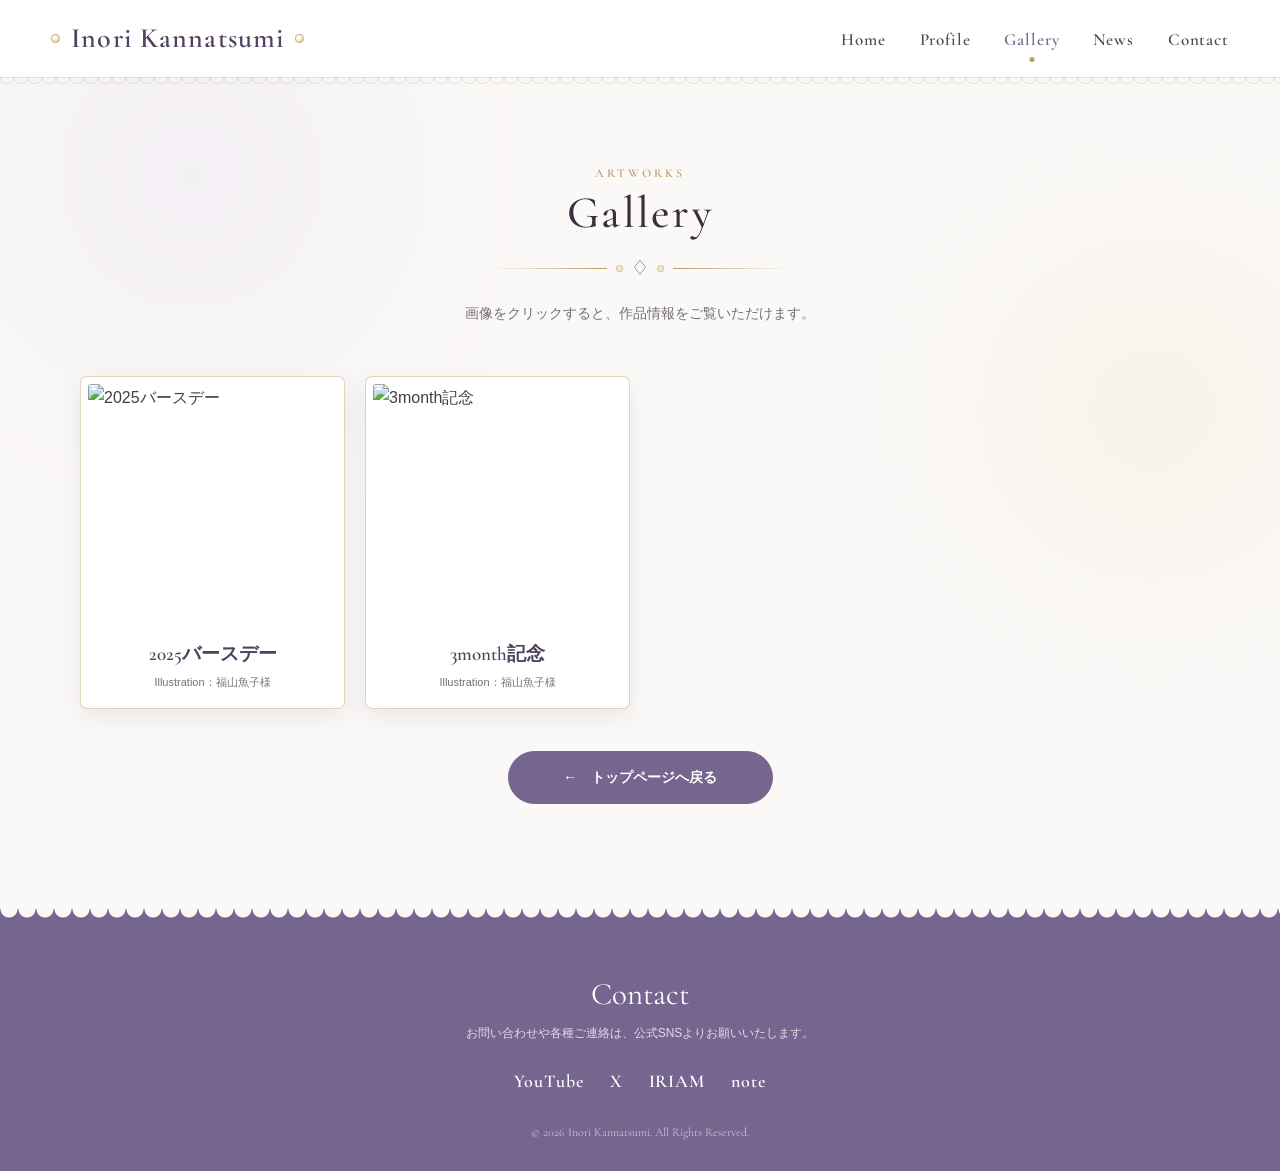
==== gallery.html @ a92d9d7e "Add files via upload" ====
<!DOCTYPE html>
<html lang="ja">

<head>
    <meta charset="UTF-8">

    <meta
        name="viewport"
        content="width=device-width, initial-scale=1.0"
    >

    <meta
        name="description"
        content="神無罪祈（Inori Kannatsumi）のギャラリーページです。"
    >

    <title>Gallery | Inori Kannatsumi Official Website</title>

    <link
        rel="preconnect"
        href="https://fonts.googleapis.com"
    >

    <link
        rel="preconnect"
        href="https://fonts.gstatic.com"
        crossorigin
    >

    <link
        href="https://fonts.googleapis.com/css2?family=Cormorant+Garamond:wght@400;500;600&display=swap"
        rel="stylesheet"
    >

    <link
        rel="stylesheet"
        href="css/style.css"
    >

    <link
        rel="icon"
        type="image/png"
        href="images/favicon.png"
    >
</head>

<body>

    <!-- Header -->

    <header class="site-header">

        <div class="header-inner">

            <a
                class="site-logo"
                href="index.html"
            >
                <span class="logo-pearl"></span>

                <span>
                    Inori Kannatsumi
                </span>

                <span class="logo-pearl"></span>
            </a>

            <button
                class="menu-button"
                type="button"
                aria-label="メニューを開く"
                aria-expanded="false"
                aria-controls="global-nav"
            >
                <span></span>
                <span></span>
                <span></span>
            </button>

            <nav
                id="global-nav"
                class="global-nav"
            >
                <a href="index.html#home">
                    Home
                </a>

                <a href="index.html#profile">
                    Profile
                </a>

                <a
                    class="current"
                    href="gallery.html"
                >
                    Gallery
                </a>

                <a href="index.html#news">
                    News
                </a>

                <a href="#contact">
                    Contact
                </a>
            </nav>

        </div>

    </header>


    <main class="gallery-page">

        <section class="gallery-main-section">

            <div class="section-inner">

                <div class="section-heading gallery-page-heading">

                    <p class="section-label">
                        ARTWORKS
                    </p>

                    <h1>
                        Gallery
                    </h1>

                    <div class="heading-decoration">

                        <span class="heading-line"></span>
                        <span class="heading-pearl"></span>
                        <span class="heading-ribbon">♢</span>
                        <span class="heading-pearl"></span>
                        <span class="heading-line"></span>

                    </div>

                    <p class="gallery-description">
                        画像をクリックすると、作品情報をご覧いただけます。
                    </p>

                </div>


                <div class="gallery-full-grid">

<!-- 作品1 -->

<button
    class="gallery-full-item gallery-modal-button"
    type="button"
    data-image="images/gallery/gallery001.png"
    data-title="2025バースデー"
    data-illustrator="福山魚子様"
    aria-label="2025バースデーの作品情報を開く"
>
    <img
        src="images/gallery/gallery001.png"
        alt="2025バースデー"
        loading="lazy"
    >

    <span class="gallery-item-information">

        <span class="gallery-item-title">
            2025バースデー
        </span>

        <span class="gallery-item-illustrator">
            Illustration：福山魚子様
        </span>

    </span>
</button>


<!-- 作品2 -->

<button
    class="gallery-full-item gallery-modal-button"
    type="button"
    data-image="images/gallery/gallery002.png"
    data-title="3month記念"
    data-illustrator="福山魚子様"
    aria-label="3month記念の作品情報を開く"
>
    <img
        src="images/gallery/gallery002.png"
        alt="3month記念"
        loading="lazy"
    >

    <span class="gallery-item-information">

        <span class="gallery-item-title">
            3month記念
        </span>

        <span class="gallery-item-illustrator">
            Illustration：福山魚子様
        </span>

    </span>
</button>

                </div>


                <div class="section-button-area">

                    <a
                        class="more-button"
                        href="index.html"
                    >
                        <span>←</span>
                        トップページへ戻る
                    </a>

                </div>

            </div>

        </section>

    </main>


    <!-- 画像拡大モーダル -->

    <div
        class="gallery-modal"
        id="gallery-modal"
        aria-hidden="true"
    >

        <div
            class="gallery-modal-background"
            data-modal-close
        ></div>

        <div
            class="gallery-modal-content"
            role="dialog"
            aria-modal="true"
            aria-labelledby="gallery-modal-title"
        >

            <button
                class="gallery-modal-close"
                type="button"
                aria-label="作品情報を閉じる"
                data-modal-close
            >
                ×
            </button>

            <div class="gallery-modal-image-area">

                <img
                    id="gallery-modal-image"
                    src=""
                    alt=""
                >

            </div>

            <div class="gallery-modal-information">

                <p
                    class="gallery-modal-title"
                    id="gallery-modal-title"
                ></p>

                <p class="gallery-modal-illustrator">

                    <span>
                        Illustration
                    </span>

                    <b id="gallery-modal-illustrator"></b>

                </p>

            </div>

        </div>

    </div>


    <!-- Footer -->

    <footer
        id="contact"
        class="site-footer"
    >

        <div class="footer-lace"></div>

        <div class="footer-inner">

            <p class="footer-title">
                Contact
            </p>

            <p class="footer-message">
                お問い合わせや各種ご連絡は、公式SNSよりお願いいたします。
            </p>

            <div class="footer-links">

                <a
                    href="https://www.youtube.com/@あなたのチャンネルID"
                    target="_blank"
                    rel="noopener noreferrer"
                >
                    YouTube
                </a>

                <a
                    href="https://x.com/あなたのID"
                    target="_blank"
                    rel="noopener noreferrer"
                >
                    X
                </a>

                <a
                    href="https://web.iriam.app/s/user/あなたのIRIAM-ID"
                    target="_blank"
                    rel="noopener noreferrer"
                >
                    IRIAM
                </a>

                <a
                    href="https://note.com/あなたのID"
                    target="_blank"
                    rel="noopener noreferrer"
                >
                    note
                </a>

            </div>

            <p class="copyright">
                &copy; 2026 Inori Kannatsumi. All Rights Reserved.
            </p>

        </div>

    </footer>

    <script src="js/script.js"></script>

</body>

</html>
---- css/style.css ----
:root{
    --purple:#76658f;
    --dark-purple:#514360;
    --light-purple:#eee9f3;
    --gold:#b79b63;
    --light-gold:#e3d2a8;
    --white:#ffffff;
    --ivory:#fffdf9;
    --background:#fbf9f7;
    --text:#423d45;
    --sub-text:#746e78;
    --border:#e8dfd2;
    --shadow:0 14px 38px rgba(82,67,96,.10);
}

*{
    margin:0;
    padding:0;
    box-sizing:border-box;
}

html{
    scroll-behavior:smooth;
    scroll-padding-top:85px;
}

body{
    min-width:320px;
    color:var(--text);
    background:
        radial-gradient(
            circle at 15% 15%,
            rgba(238,233,243,.58),
            transparent 25%
        ),
        radial-gradient(
            circle at 90% 35%,
            rgba(227,210,168,.16),
            transparent 20%
        ),
        var(--background);
    font-family:
        "Yu Gothic",
        "YuGothic",
        "Hiragino Kaku Gothic ProN",
        "Hiragino Sans",
        sans-serif;
    line-height:1.8;
}

body.modal-open{
    overflow:hidden;
}

img{
    max-width:100%;
}

a{
    color:inherit;
}

button{
    font:inherit;
}


/* Header */

.site-header{
    position:sticky;
    top:0;
    z-index:1000;
    background:rgba(255,255,255,.95);
    border-bottom:1px solid var(--border);
    backdrop-filter:blur(14px);
}

.site-header::after{
    content:"";
    position:absolute;
    right:0;
    bottom:-7px;
    left:0;
    height:7px;
    background:
        radial-gradient(
            circle at 7px 0,
            transparent 6px,
            rgba(183,155,99,.22) 6.5px,
            rgba(183,155,99,.22) 7px,
            transparent 7.5px
        );
    background-size:14px 7px;
}

.header-inner{
    width:min(1180px,92%);
    min-height:76px;
    margin:0 auto;
    display:flex;
    align-items:center;
    justify-content:space-between;
}

.site-logo{
    display:inline-flex;
    align-items:center;
    gap:11px;
    color:var(--dark-purple);
    font-family:"Cormorant Garamond",serif;
    font-size:28px;
    font-weight:600;
    letter-spacing:.04em;
    text-decoration:none;
}

.logo-pearl{
    width:9px;
    height:9px;
    display:inline-block;
    border:1px solid rgba(183,155,99,.7);
    border-radius:50%;
    background:
        radial-gradient(
            circle at 32% 30%,
            #ffffff 0 18%,
            #f7f0df 42%,
            #d0b981 100%
        );
}

.global-nav{
    display:flex;
    align-items:center;
    gap:34px;
}

.global-nav a{
    position:relative;
    padding:25px 0 21px;
    color:#504a54;
    font-family:"Cormorant Garamond",serif;
    font-size:17px;
    font-weight:600;
    letter-spacing:.05em;
    text-decoration:none;
}

.global-nav a::before{
    content:"";
    position:absolute;
    bottom:15px;
    left:50%;
    width:5px;
    height:5px;
    border-radius:50%;
    background:var(--gold);
    opacity:0;
    transform:translateX(-50%) scale(0);
    transition:.3s;
}

.global-nav a:hover,
.global-nav a.current{
    color:var(--purple);
}

.global-nav a:hover::before,
.global-nav a.current::before{
    opacity:1;
    transform:translateX(-50%) scale(1);
}

.menu-button{
    display:none;
}


/* Hero */

.hero{
    position:relative;
    padding:44px 0 90px;
}

.hero-inner{
    position:relative;
    width:min(980px,92%);
    margin:0 auto;
    padding:18px 16px;
    background:rgba(255,255,255,.78);
    border:1px solid rgba(183,155,99,.38);
    border-radius:12px;
    box-shadow:var(--shadow);
}

.hero-inner::before{
    content:"";
    position:absolute;
    inset:7px;
    border:1px solid rgba(118,101,143,.14);
    border-radius:8px;
    pointer-events:none;
}

.hero-image{
    position:relative;
    z-index:1;
    width:100%;
    display:block;
    border-radius:5px;
}

.hero-lace{
    position:absolute;
    right:20px;
    left:20px;
    z-index:3;
    height:28px;
    overflow:hidden;
    pointer-events:none;
}

.hero-lace::before{
    content:"";
    position:absolute;
    right:0;
    left:0;
    top:0;
    height:14px;
    border-top:1px solid rgba(183,155,99,.5);
    background:
        radial-gradient(
            circle at 10px 14px,
            transparent 0 7px,
            rgba(255,253,249,.98) 7.5px 11px,
            rgba(183,155,99,.38) 11.5px 12.5px,
            transparent 13px
        );
    background-size:20px 20px;
}

.hero-lace::after{
    content:"";
    position:absolute;
    right:7px;
    left:7px;
    top:8px;
    height:17px;
    background:
        radial-gradient(
            circle at 8px 0,
            transparent 0 5px,
            rgba(118,101,143,.16) 5.5px 6px,
            transparent 6.5px
        );
    background-size:16px 17px;
}

.hero-lace span{
    position:absolute;
    top:1px;
    left:50%;
    z-index:2;
    width:14px;
    height:14px;
    border:1px solid rgba(183,155,99,.55);
    border-radius:50%;
    background:#fffaf0;
    transform:translateX(-50%);
}

.hero-lace-top{
    top:-15px;
}

.hero-lace-bottom{
    bottom:-15px;
    transform:rotate(180deg);
}

.scroll-button{
    position:absolute;
    bottom:28px;
    left:50%;
    width:45px;
    height:45px;
    display:flex;
    align-items:center;
    justify-content:center;
    background:var(--white);
    border:1px solid rgba(183,155,99,.55);
    border-radius:50%;
    box-shadow:0 7px 18px rgba(81,67,96,.15);
    transform:translateX(-50%);
}

.scroll-button span{
    width:10px;
    height:10px;
    border-right:2px solid var(--purple);
    border-bottom:2px solid var(--purple);
    transform:translateY(-3px) rotate(45deg);
}


/* Common */

.content-section{
    padding:78px 0;
}

.section-inner{
    width:min(1120px,90%);
    margin:0 auto;
}

.section-heading{
    margin-bottom:50px;
    text-align:center;
}

.section-label{
    margin-bottom:2px;
    color:var(--gold);
    font-family:"Cormorant Garamond",serif;
    font-size:12px;
    font-weight:600;
    letter-spacing:.24em;
}

.section-heading h1,
.section-heading h2{
    color:#392f40;
    font-family:"Cormorant Garamond",serif;
    font-size:45px;
    font-weight:500;
    letter-spacing:.05em;
    line-height:1.2;
}

.heading-decoration{
    width:min(300px,78%);
    margin:14px auto 0;
    display:flex;
    align-items:center;
    justify-content:center;
    gap:9px;
}

.heading-line{
    width:100%;
    height:1px;
    background:linear-gradient(to right,transparent,var(--gold));
}

.heading-line:last-child{
    background:linear-gradient(to left,transparent,var(--gold));
}

.heading-pearl{
    flex:0 0 auto;
    width:7px;
    height:7px;
    border-radius:50%;
    background:#f4e9cf;
    border:1px solid rgba(183,155,99,.5);
}

.heading-ribbon{
    flex:0 0 auto;
    color:var(--purple);
}


/* Profile */

.profile-section{
    padding:80px 0 95px;
}

.profile-layout{
    display:grid;
    grid-template-columns:minmax(330px,500px) minmax(340px,1fr);
    gap:75px;
    align-items:center;
}

.profile-visual{
    min-height:670px;
    display:flex;
    align-items:flex-end;
    justify-content:center;
}

.profile-visual img{
    width:auto;
    max-width:100%;
    max-height:690px;
    display:block;
    object-fit:contain;
    filter:drop-shadow(0 19px 17px rgba(66,52,79,.15));
}

.profile-text-links{
    display:flex;
    align-items:center;
    justify-content:center;
    flex-wrap:wrap;
    gap:13px;
    margin-top:25px;
    padding:12px 0;
    border-top:1px solid rgba(183,155,99,.28);
    border-bottom:1px solid rgba(183,155,99,.28);
}

.profile-text-links a{
    color:var(--dark-purple);
    font-family:"Cormorant Garamond",serif;
    font-size:20px;
    font-weight:600;
    letter-spacing:.06em;
    text-decoration:none;
}

.profile-text-links a:hover{
    color:var(--gold);
}

.profile-text-links > span{
    color:var(--gold);
    font-size:9px;
}

.profile-content{
    padding:15px 0 15px 48px;
    border-left:1px solid rgba(183,155,99,.45);
}

.profile-heading{
    margin-bottom:42px;
    text-align:left;
}

.profile-heading .heading-decoration{
    margin-left:0;
}

.profile-small-title{
    color:var(--gold);
    font-family:"Cormorant Garamond",serif;
    font-size:12px;
    font-weight:600;
    letter-spacing:.22em;
}

.profile-content h3{
    color:#372f3c;
    font-family:"Yu Mincho","Hiragino Mincho ProN",serif;
    font-size:37px;
    font-weight:500;
    letter-spacing:.1em;
}

.profile-english-name{
    color:var(--purple);
    font-family:"Cormorant Garamond",serif;
    font-size:22px;
    font-style:italic;
    font-weight:600;
}

.profile-divider{
    width:min(300px,85%);
    margin:21px 0;
    display:flex;
    align-items:center;
    gap:10px;
}

.profile-divider span{
    width:100%;
    height:1px;
    background:linear-gradient(to right,var(--light-gold),transparent);
}

.profile-divider span:last-child{
    background:linear-gradient(to left,var(--light-gold),transparent);
}

.profile-divider b{
    color:var(--gold);
}

.profile-description{
    color:var(--sub-text);
    font-size:15px;
}

.profile-list{
    margin-top:34px;
    border-top:1px solid var(--border);
}

.profile-list > div{
    display:grid;
    grid-template-columns:125px 1fr;
    border-bottom:1px solid var(--border);
}

.profile-list dt,
.profile-list dd{
    padding:13px;
    font-size:13px;
}

.profile-list dt{
    color:var(--purple);
    font-weight:600;
}

.profile-list dd{
    margin:0;
    color:#5c5660;
}


/* Gallery Preview */

.lace-border{
    height:18px;
    background:
        radial-gradient(
            circle at 9px 0,
            transparent 8px,
            rgba(183,155,99,.33) 8.5px,
            rgba(183,155,99,.33) 9px,
            transparent 9.5px
        );
    background-size:18px 18px;
}

.lace-border-bottom{
    transform:rotate(180deg);
}

.gallery-preview-section{
    background:rgba(255,253,249,.9);
    border-top:1px solid var(--border);
    border-bottom:1px solid var(--border);
}

.gallery-preview-inner{
    padding-top:70px;
    padding-bottom:75px;
}

.gallery-preview-grid{
    display:grid;
    grid-template-columns:repeat(2,minmax(0,1fr));
    gap:27px;
}

.gallery-card{
    position:relative;
    overflow:hidden;
    padding:9px;
    background:var(--white);
    border:1px solid rgba(183,155,99,.45);
    border-radius:7px;
    box-shadow:var(--shadow);
    text-decoration:none;
}

.gallery-card img{
    width:100%;
    height:340px;
    display:block;
    object-fit:cover;
    transition:.4s;
}

.gallery-card-text{
    position:absolute;
    left:50%;
    bottom:25px;
    padding:5px 20px;
    color:var(--purple);
    background:rgba(255,255,255,.92);
    border:1px solid var(--gold);
    border-radius:999px;
    font-family:"Cormorant Garamond",serif;
    font-size:16px;
    opacity:0;
    transform:translateX(-50%);
    transition:.3s;
}

.gallery-card:hover img{
    filter:brightness(.88);
    transform:scale(1.03);
}

.gallery-card:hover .gallery-card-text{
    opacity:1;
}

.section-button-area{
    margin-top:42px;
    text-align:center;
}

.more-button{
    min-width:265px;
    display:inline-flex;
    align-items:center;
    justify-content:center;
    gap:14px;
    padding:13px 28px;
    color:var(--white);
    background:var(--purple);
    border:1px solid var(--purple);
    border-radius:999px;
    font-size:14px;
    font-weight:600;
    text-decoration:none;
    transition:.3s;
}

.more-button:hover{
    color:var(--purple);
    background:var(--white);
}


/* Gallery Page */

.gallery-page{
    min-height:70vh;
}

.gallery-main-section{
    padding:85px 0 105px;
}

.gallery-description{
    margin-top:18px;
    color:var(--sub-text);
    font-size:14px;
}

.gallery-full-grid{
    display:grid;
    grid-template-columns:repeat(4,minmax(0,1fr));
    gap:20px;
}

.gallery-full-item{
    width:100%;
    overflow:hidden;
    padding:7px;
    color:inherit;
    background:var(--white);
    border:1px solid rgba(183,155,99,.43);
    border-radius:7px;
    box-shadow:0 9px 25px rgba(79,62,91,.09);
    cursor:pointer;
    text-align:left;
    transition:transform .3s,box-shadow .3s;
}

.gallery-full-item:hover{
    transform:translateY(-4px);
    box-shadow:0 15px 30px rgba(79,62,91,.14);
}

.gallery-full-item img{
    width:100%;
    height:240px;
    display:block;
    object-fit:cover;
    border-radius:3px;
}

.gallery-item-information{
    display:block;
    padding:13px 7px 8px;
    text-align:center;
}

.gallery-item-title{
    display:block;
    color:var(--dark-purple);
    font-family:"Cormorant Garamond",serif;
    font-size:19px;
    font-weight:600;
}

.gallery-item-illustrator{
    display:block;
    margin-top:2px;
    color:var(--sub-text);
    font-size:11px;
}


/* Gallery Modal */

.gallery-modal{
    position:fixed;
    inset:0;
    z-index:2000;
    display:flex;
    align-items:center;
    justify-content:center;
    padding:25px;
    opacity:0;
    visibility:hidden;
    transition:opacity .3s,visibility .3s;
}

.gallery-modal.open{
    opacity:1;
    visibility:visible;
}

.gallery-modal-background{
    position:absolute;
    inset:0;
    background:rgba(39,30,47,.82);
    backdrop-filter:blur(6px);
}

.gallery-modal-content{
    position:relative;
    z-index:1;
    width:min(900px,100%);
    max-height:90vh;
    overflow:auto;
    padding:16px;
    background:var(--ivory);
    border:1px solid rgba(227,210,168,.8);
    border-radius:10px;
    box-shadow:0 25px 70px rgba(0,0,0,.3);
}

.gallery-modal-content::before{
    content:"";
    position:absolute;
    inset:7px;
    border:1px solid rgba(118,101,143,.15);
    border-radius:6px;
    pointer-events:none;
}

.gallery-modal-close{
    position:absolute;
    top:22px;
    right:22px;
    z-index:3;
    width:42px;
    height:42px;
    color:var(--dark-purple);
    background:rgba(255,255,255,.94);
    border:1px solid rgba(183,155,99,.55);
    border-radius:50%;
    font-family:"Cormorant Garamond",serif;
    font-size:30px;
    line-height:1;
    cursor:pointer;
}

.gallery-modal-image-area{
    position:relative;
    z-index:1;
    display:flex;
    justify-content:center;
    background:#f3eef5;
}

.gallery-modal-image-area img{
    width:auto;
    max-width:100%;
    max-height:68vh;
    display:block;
    object-fit:contain;
}

.gallery-modal-information{
    position:relative;
    z-index:1;
    padding:24px 15px 15px;
    text-align:center;
}

.gallery-modal-title{
    color:var(--dark-purple);
    font-family:"Cormorant Garamond",serif;
    font-size:28px;
    font-weight:600;
}

.gallery-modal-illustrator{
    margin-top:5px;
    color:var(--sub-text);
    font-size:14px;
}

.gallery-modal-illustrator span{
    margin-right:9px;
    color:var(--gold);
    font-family:"Cormorant Garamond",serif;
    font-size:17px;
    font-weight:600;
    letter-spacing:.06em;
}

.gallery-modal-illustrator b{
    font-weight:500;
}


/* News */

.news-section{
    padding-bottom:105px;
}

.news-list{
    max-width:850px;
    margin:0 auto;
    padding:8px 30px;
    border-left:1px solid rgba(183,155,99,.35);
    border-right:1px solid rgba(183,155,99,.35);
}

.news-item{
    display:grid;
    grid-template-columns:155px 1fr;
    gap:25px;
    padding:20px 14px;
    border-bottom:1px solid var(--border);
}

.news-item:last-child{
    border-bottom:0;
}

.news-item time{
    color:var(--purple);
    font-family:"Cormorant Garamond",serif;
    font-size:16px;
    font-weight:600;
}

.news-item p{
    color:#5c5660;
    font-size:14px;
}


/* Footer */

.site-footer{
    position:relative;
    padding:58px 20px 27px;
    color:var(--white);
    background:var(--purple);
    text-align:center;
}

.footer-lace{
    position:absolute;
    top:0;
    right:0;
    left:0;
    height:18px;
    background:
        radial-gradient(
            circle at 9px 0,
            var(--background) 0 8px,
            rgba(255,255,255,.45) 8.5px,
            transparent 9px
        );
    background-size:18px 18px;
}

.footer-title{
    font-family:"Cormorant Garamond",serif;
    font-size:31px;
}

.footer-message{
    color:rgba(255,255,255,.78);
    font-size:12px;
}

.footer-links{
    display:flex;
    justify-content:center;
    flex-wrap:wrap;
    gap:26px;
    margin:20px 0 25px;
}

.footer-links a{
    font-family:"Cormorant Garamond",serif;
    font-size:18px;
    font-weight:600;
    letter-spacing:.05em;
    text-decoration:none;
}

.footer-links a:hover{
    opacity:.7;
}

.copyright{
    color:rgba(255,255,255,.62);
    font-family:"Cormorant Garamond",serif;
    font-size:12px;
}


/* Tablet */

@media(max-width:950px){

    .profile-layout{
        grid-template-columns:minmax(280px,400px) 1fr;
        gap:40px;
    }

    .profile-content{
        padding-left:34px;
    }

    .gallery-full-grid{
        grid-template-columns:repeat(3,minmax(0,1fr));
    }

}


/* Smartphone */

@media(max-width:700px){

    html{
        scroll-padding-top:68px;
    }

    .header-inner{
        min-height:66px;
    }

    .site-logo{
        font-size:21px;
    }

    .site-logo .logo-pearl:last-child{
        display:none;
    }

    .menu-button{
        position:relative;
        z-index:1002;
        width:43px;
        height:43px;
        display:flex;
        flex-direction:column;
        align-items:center;
        justify-content:center;
        gap:5px;
        background:transparent;
        border:0;
        cursor:pointer;
    }

    .menu-button span{
        width:23px;
        height:2px;
        background:var(--purple);
        transition:.3s;
    }

    .menu-button.active span:nth-child(1){
        transform:translateY(7px) rotate(45deg);
    }

    .menu-button.active span:nth-child(2){
        opacity:0;
    }

    .menu-button.active span:nth-child(3){
        transform:translateY(-7px) rotate(-45deg);
    }

    .global-nav{
        position:fixed;
        top:66px;
        right:0;
        width:100%;
        display:flex;
        flex-direction:column;
        gap:0;
        padding:10px 24px 22px;
        background:rgba(255,255,255,.98);
        border-bottom:1px solid var(--border);
        opacity:0;
        visibility:hidden;
        transform:translateY(-10px);
        transition:.3s;
    }

    .global-nav.open{
        opacity:1;
        visibility:visible;
        transform:translateY(0);
    }

    .global-nav a{
        width:100%;
        padding:13px 0;
        border-bottom:1px solid var(--border);
        text-align:center;
    }

    .global-nav a::before{
        display:none;
    }

    .hero{
        padding:30px 0 75px;
    }

    .hero-inner{
        width:94%;
        padding:12px 9px;
    }

    .content-section{
        padding:60px 0;
    }

    .section-heading h1,
    .section-heading h2{
        font-size:38px;
    }

    .profile-layout{
        grid-template-columns:1fr;
        gap:42px;
    }

    .profile-visual{
        min-height:520px;
    }

    .profile-visual img{
        max-height:550px;
    }

    .profile-content{
        padding:36px 0 0;
        border-top:1px solid rgba(183,155,99,.42);
        border-left:0;
        text-align:center;
    }

    .profile-heading{
        text-align:center;
    }

    .profile-heading .heading-decoration{
        margin-right:auto;
        margin-left:auto;
    }

    .profile-divider{
        margin-right:auto;
        margin-left:auto;
    }

    .profile-list{
        text-align:left;
    }

    .gallery-preview-grid{
        grid-template-columns:repeat(2,minmax(0,1fr));
        gap:11px;
    }

    .gallery-card{
        padding:5px;
    }

    .gallery-card img{
        height:185px;
    }

    .gallery-card-text{
        display:none;
    }

    .gallery-main-section{
        padding:60px 0 80px;
    }

    .gallery-full-grid{
        grid-template-columns:repeat(2,minmax(0,1fr));
        gap:11px;
    }

    .gallery-full-item{
        padding:5px;
    }

    .gallery-full-item img{
        height:190px;
    }

    .gallery-item-title{
        font-size:17px;
    }

    .gallery-item-illustrator{
        font-size:10px;
    }

    .gallery-modal{
        padding:12px;
    }

    .gallery-modal-content{
        padding:10px;
    }

    .gallery-modal-close{
        top:15px;
        right:15px;
        width:38px;
        height:38px;
    }

    .news-item{
        grid-template-columns:1fr;
        gap:4px;
    }

}


/* Small Smartphone */

@media(max-width:430px){

    .site-logo{
        font-size:19px;
    }

    .profile-visual{
        min-height:450px;
    }

    .profile-visual img{
        max-height:480px;
    }

    .profile-list > div{
        grid-template-columns:100px 1fr;
    }

    .gallery-card img{
        height:150px;
    }

    .gallery-full-item img{
        height:158px;
    }

    .gallery-item-illustrator{
        display:none;
    }

    .more-button{
        min-width:235px;
    }

}
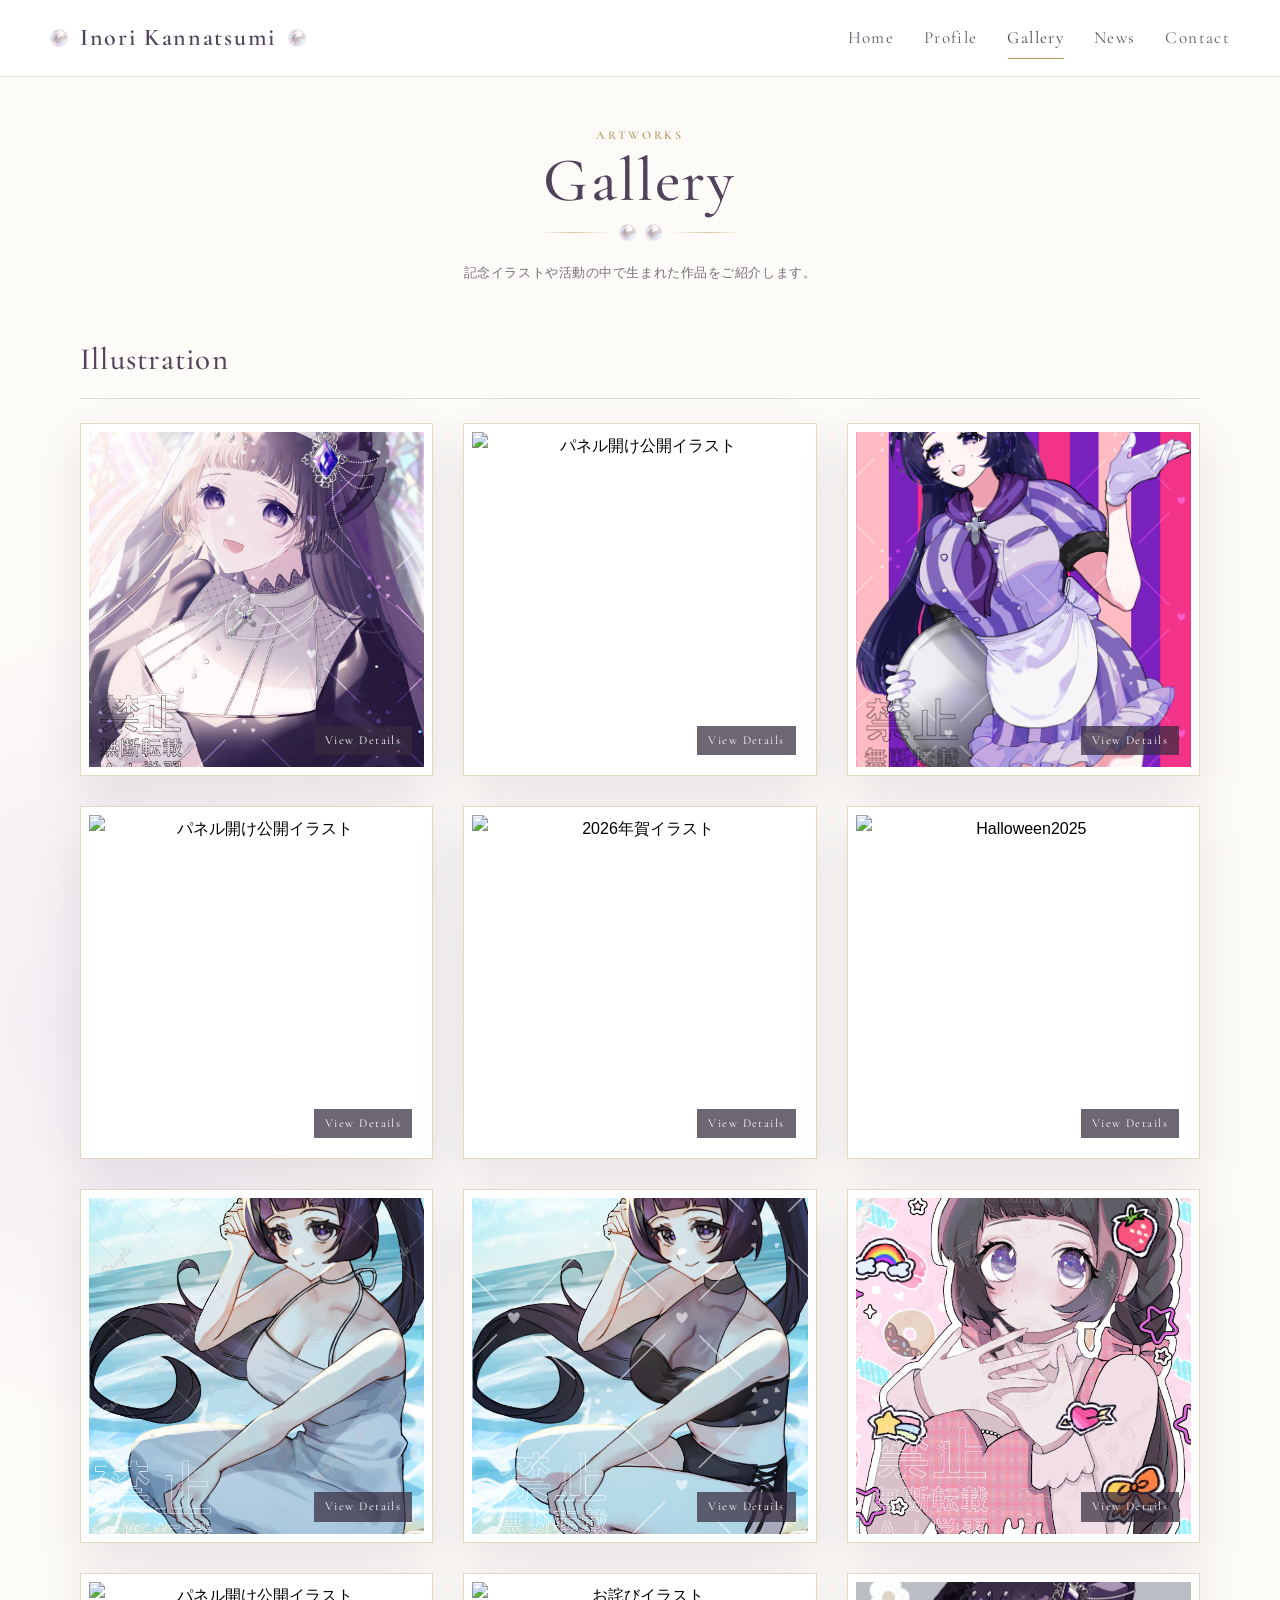
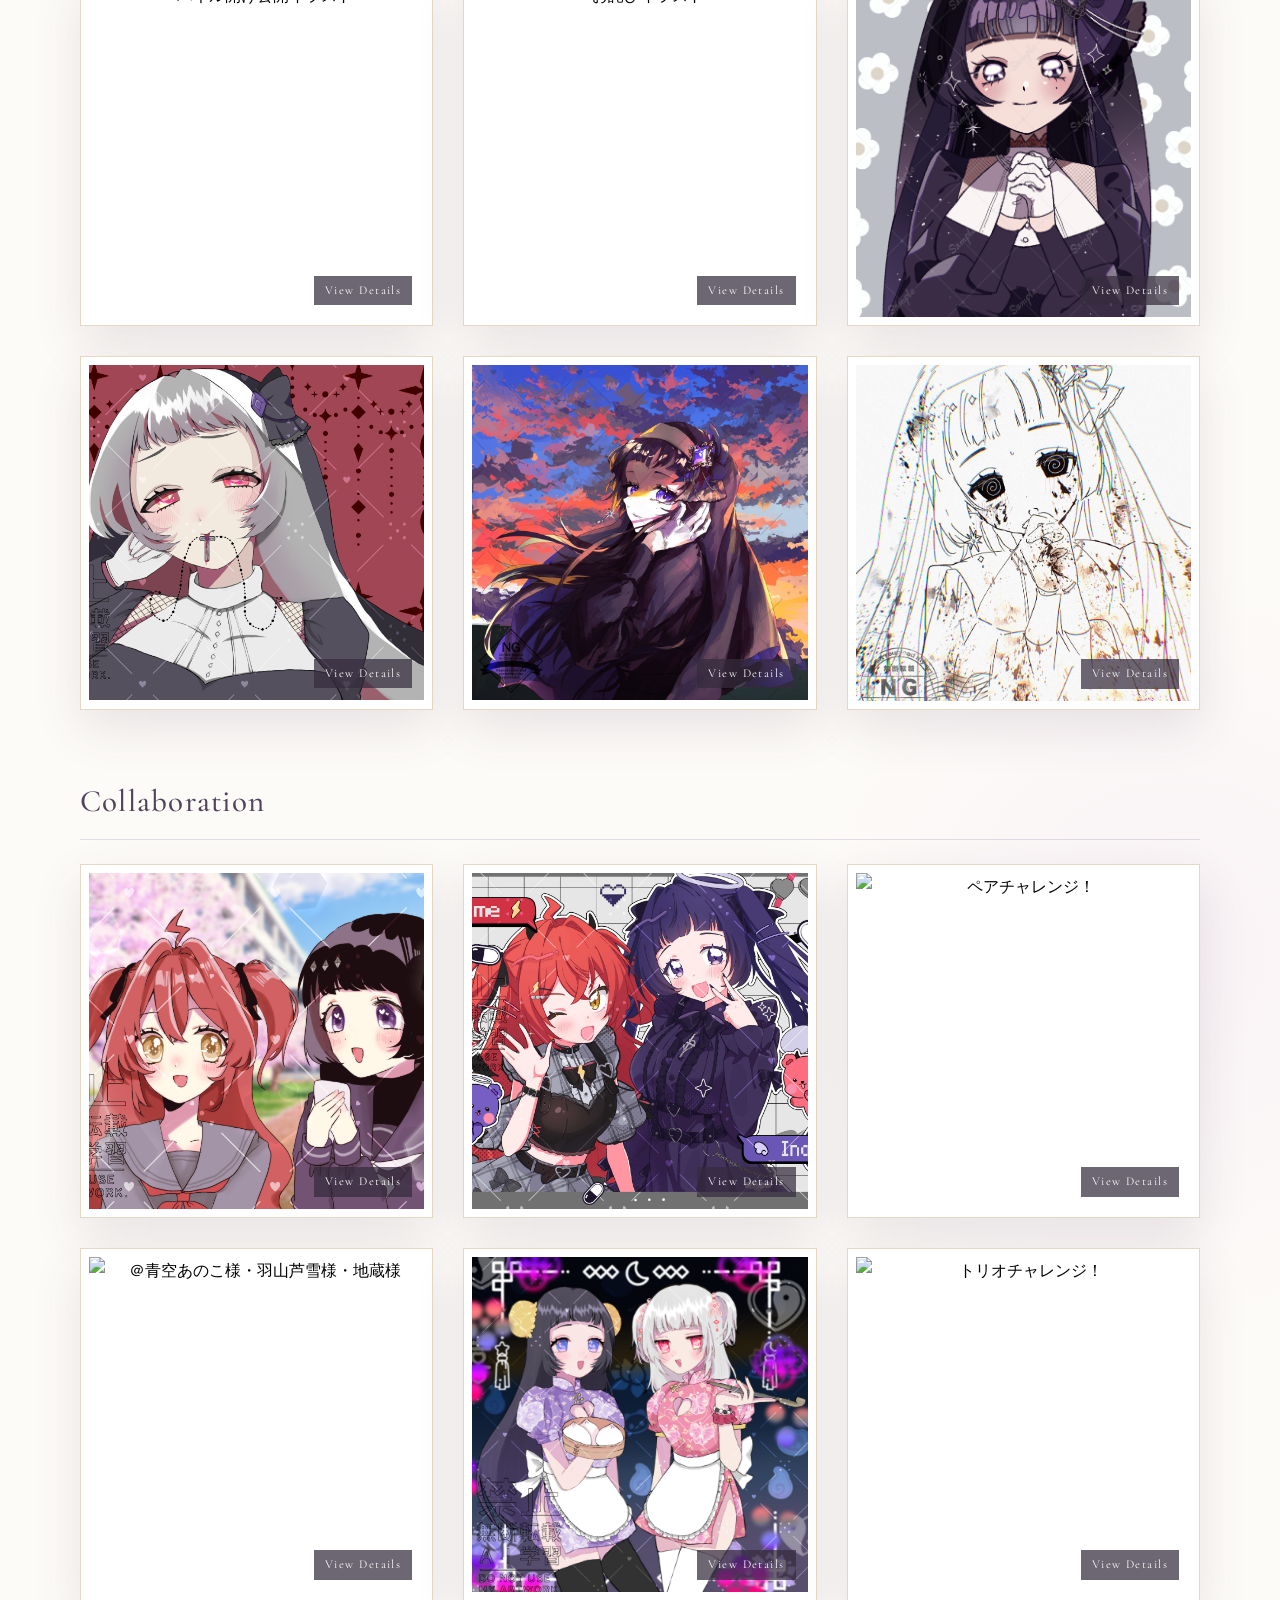
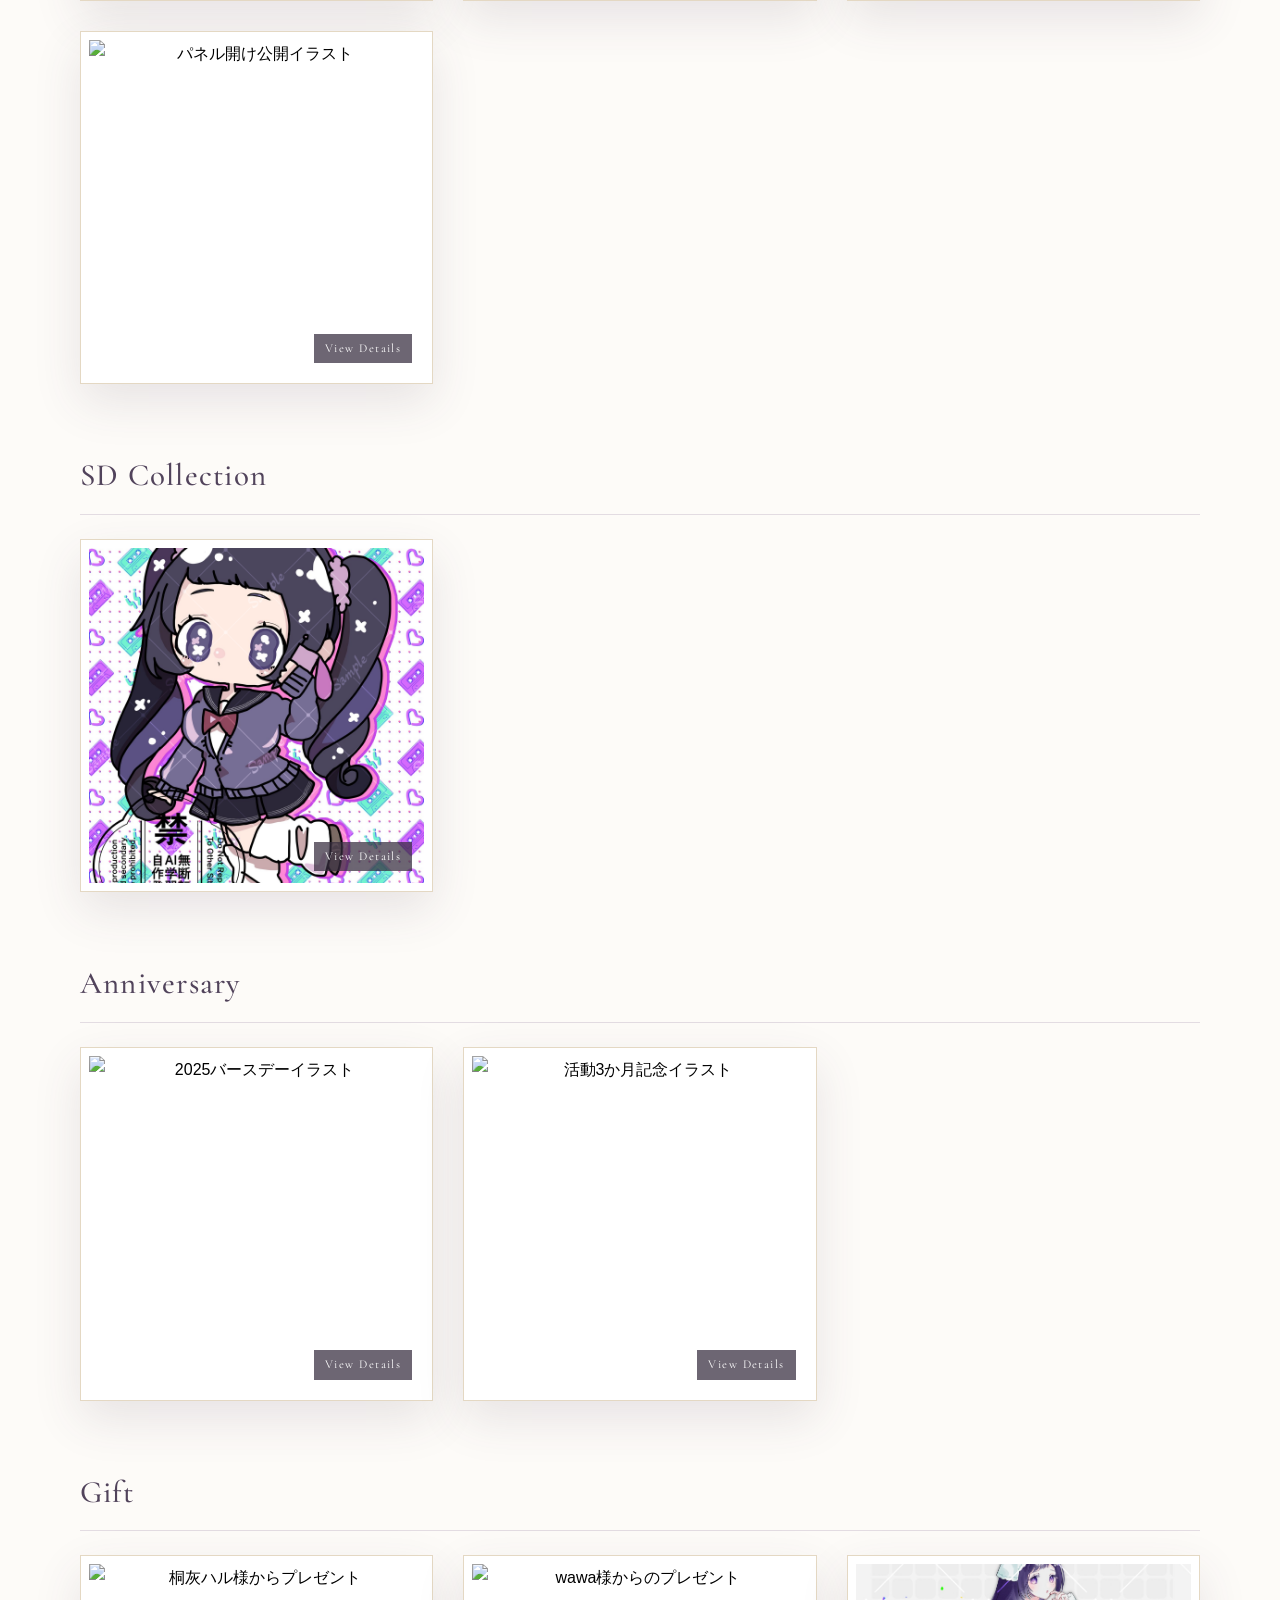
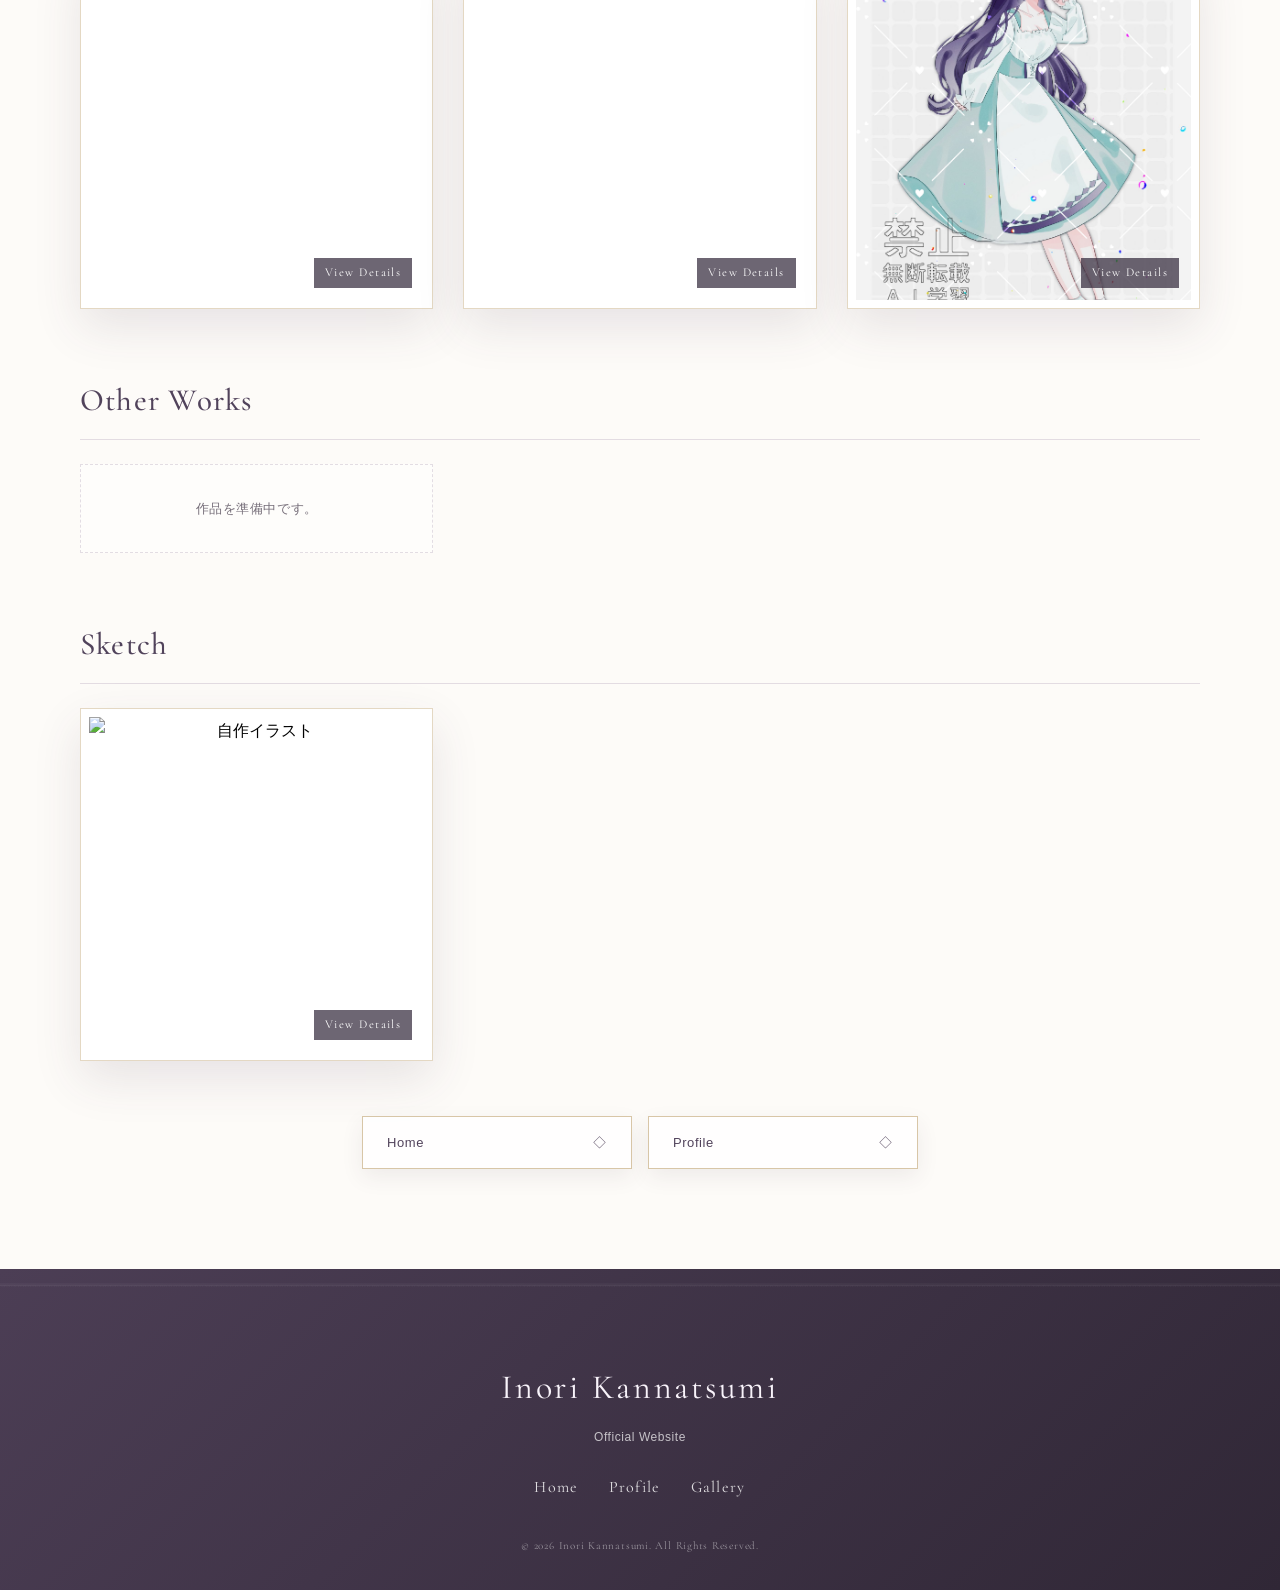
==== commit 29c9b056: "更新" ====
--- a/gallery.html
+++ b/gallery.html
@@ -1,359 +1,94 @@
-<!DOCTYPE html>
-<html lang="ja">
-
-<head>
-    <meta charset="UTF-8">
-
-    <meta
-        name="viewport"
-        content="width=device-width, initial-scale=1.0"
-    >
-
-    <meta
-        name="description"
-        content="神無罪祈（Inori Kannatsumi）のギャラリーページです。"
-    >
-
-    <title>Gallery | Inori Kannatsumi Official Website</title>
-
-    <link
-        rel="preconnect"
-        href="https://fonts.googleapis.com"
-    >
-
-    <link
-        rel="preconnect"
-        href="https://fonts.gstatic.com"
-        crossorigin
-    >
-
-    <link
-        href="https://fonts.googleapis.com/css2?family=Cormorant+Garamond:wght@400;500;600&display=swap"
-        rel="stylesheet"
-    >
-
-    <link
-        rel="stylesheet"
-        href="css/style.css"
-    >
-
-    <link
-        rel="icon"
-        type="image/png"
-        href="images/favicon.png"
-    >
-</head>
-
-<body>
-
-    <!-- Header -->
-
-    <header class="site-header">
-
-        <div class="header-inner">
-
-            <a
-                class="site-logo"
-                href="index.html"
-            >
-                <span class="logo-pearl"></span>
-
-                <span>
-                    Inori Kannatsumi
-                </span>
-
-                <span class="logo-pearl"></span>
-            </a>
-
-            <button
-                class="menu-button"
-                type="button"
-                aria-label="メニューを開く"
-                aria-expanded="false"
-                aria-controls="global-nav"
-            >
-                <span></span>
-                <span></span>
-                <span></span>
-            </button>
-
-            <nav
-                id="global-nav"
-                class="global-nav"
-            >
-                <a href="index.html#home">
-                    Home
-                </a>
-
-                <a href="index.html#profile">
-                    Profile
-                </a>
-
-                <a
-                    class="current"
-                    href="gallery.html"
-                >
-                    Gallery
-                </a>
-
-                <a href="index.html#news">
-                    News
-                </a>
-
-                <a href="#contact">
-                    Contact
-                </a>
-            </nav>
-
-        </div>
-
-    </header>
-
-
-    <main class="gallery-page">
-
-        <section class="gallery-main-section">
-
-            <div class="section-inner">
-
-                <div class="section-heading gallery-page-heading">
-
-                    <p class="section-label">
-                        ARTWORKS
-                    </p>
-
-                    <h1>
-                        Gallery
-                    </h1>
-
-                    <div class="heading-decoration">
-
-                        <span class="heading-line"></span>
-                        <span class="heading-pearl"></span>
-                        <span class="heading-ribbon">♢</span>
-                        <span class="heading-pearl"></span>
-                        <span class="heading-line"></span>
-
-                    </div>
-
-                    <p class="gallery-description">
-                        画像をクリックすると、作品情報をご覧いただけます。
-                    </p>
-
-                </div>
-
-
-                <div class="gallery-full-grid">
-
-<!-- 作品1 -->
-
-<button
-    class="gallery-full-item gallery-modal-button"
-    type="button"
-    data-image="images/gallery/gallery001.png"
-    data-title="2025バースデー"
-    data-illustrator="福山魚子様"
-    aria-label="2025バースデーの作品情報を開く"
->
-    <img
-        src="images/gallery/gallery001.png"
-        alt="2025バースデー"
-        loading="lazy"
-    >
-
-    <span class="gallery-item-information">
-
-        <span class="gallery-item-title">
-            2025バースデー
-        </span>
-
-        <span class="gallery-item-illustrator">
-            Illustration：福山魚子様
-        </span>
-
-    </span>
-</button>
-
-
-<!-- 作品2 -->
-
-<button
-    class="gallery-full-item gallery-modal-button"
-    type="button"
-    data-image="images/gallery/gallery002.png"
-    data-title="3month記念"
-    data-illustrator="福山魚子様"
-    aria-label="3month記念の作品情報を開く"
->
-    <img
-        src="images/gallery/gallery002.png"
-        alt="3month記念"
-        loading="lazy"
-    >
-
-    <span class="gallery-item-information">
-
-        <span class="gallery-item-title">
-            3month記念
-        </span>
-
-        <span class="gallery-item-illustrator">
-            Illustration：福山魚子様
-        </span>
-
-    </span>
-</button>
-
-                </div>
-
-
-                <div class="section-button-area">
-
-                    <a
-                        class="more-button"
-                        href="index.html"
-                    >
-                        <span>←</span>
-                        トップページへ戻る
-                    </a>
-
-                </div>
-
-            </div>
-
-        </section>
-
-    </main>
-
-
-    <!-- 画像拡大モーダル -->
-
-    <div
-        class="gallery-modal"
-        id="gallery-modal"
-        aria-hidden="true"
-    >
-
-        <div
-            class="gallery-modal-background"
-            data-modal-close
-        ></div>
-
-        <div
-            class="gallery-modal-content"
-            role="dialog"
-            aria-modal="true"
-            aria-labelledby="gallery-modal-title"
-        >
-
-            <button
-                class="gallery-modal-close"
-                type="button"
-                aria-label="作品情報を閉じる"
-                data-modal-close
-            >
-                ×
-            </button>
-
-            <div class="gallery-modal-image-area">
-
-                <img
-                    id="gallery-modal-image"
-                    src=""
-                    alt=""
-                >
-
-            </div>
-
-            <div class="gallery-modal-information">
-
-                <p
-                    class="gallery-modal-title"
-                    id="gallery-modal-title"
-                ></p>
-
-                <p class="gallery-modal-illustrator">
-
-                    <span>
-                        Illustration
-                    </span>
-
-                    <b id="gallery-modal-illustrator"></b>
-
-                </p>
-
-            </div>
-
-        </div>
-
-    </div>
-
-
-    <!-- Footer -->
-
-    <footer
-        id="contact"
-        class="site-footer"
-    >
-
-        <div class="footer-lace"></div>
-
-        <div class="footer-inner">
-
-            <p class="footer-title">
-                Contact
-            </p>
-
-            <p class="footer-message">
-                お問い合わせや各種ご連絡は、公式SNSよりお願いいたします。
-            </p>
-
-            <div class="footer-links">
-
-                <a
-                    href="https://www.youtube.com/@あなたのチャンネルID"
-                    target="_blank"
-                    rel="noopener noreferrer"
-                >
-                    YouTube
-                </a>
-
-                <a
-                    href="https://x.com/あなたのID"
-                    target="_blank"
-                    rel="noopener noreferrer"
-                >
-                    X
-                </a>
-
-                <a
-                    href="https://web.iriam.app/s/user/あなたのIRIAM-ID"
-                    target="_blank"
-                    rel="noopener noreferrer"
-                >
-                    IRIAM
-                </a>
-
-                <a
-                    href="https://note.com/あなたのID"
-                    target="_blank"
-                    rel="noopener noreferrer"
-                >
-                    note
-                </a>
-
-            </div>
-
-            <p class="copyright">
-                &copy; 2026 Inori Kannatsumi. All Rights Reserved.
-            </p>
-
-        </div>
-
-    </footer>
-
-    <script src="js/script.js"></script>
-
-</body>
-
-</html>+<!DOCTYPE html>
+<html lang="ja">
+<head>
+    <meta charset="UTF-8">
+    <meta name="viewport" content="width=device-width, initial-scale=1.0">
+    <meta name="description" content="神無罪祈（Inori Kannatsumi）の記念イラストや作品を掲載するギャラリーです。">
+    <title>Gallery | Inori Kannatsumi Official Website</title>
+
+    <link rel="preconnect" href="https://fonts.googleapis.com">
+    <link rel="preconnect" href="https://fonts.gstatic.com" crossorigin>
+    <link href="https://fonts.googleapis.com/css2?family=Cormorant+Garamond:wght@400;500;600&display=swap" rel="stylesheet">
+
+    <link rel="stylesheet" href="css/style.css">
+    <link rel="icon" type="image/png" href="images/favicon.png">
+</head>
+
+<body>
+<header class="site-header">
+    <div class="header-inner">
+        <a class="site-logo" href="index.html" aria-label="トップページへ">
+            <span class="logo-pearl" aria-hidden="true"></span>
+            <span>Inori Kannatsumi</span>
+            <span class="logo-pearl" aria-hidden="true"></span>
+        </a>
+
+        <button class="menu-button" type="button" aria-label="メニューを開く" aria-expanded="false" aria-controls="global-nav">
+            <span></span><span></span><span></span>
+        </button>
+
+        <nav id="global-nav" class="global-nav" aria-label="メインメニュー">
+            <a href="index.html">Home</a>
+            <a href="profile.html">Profile</a>
+            <a href="gallery.html" class="current">Gallery</a>
+            <a href="index.html#news">News</a>
+            <a href="#footer">Contact</a>
+        </nav>
+    </div>
+</header>
+
+<main class="gallery-page">
+    <section class="gallery-main-section">
+        <div class="section-inner">
+            <div class="section-heading">
+                <p class="section-label">ARTWORKS</p>
+                <h1>Gallery</h1>
+                <div class="heading-decoration" aria-hidden="true">
+                    <span class="heading-line"></span>
+                    <span class="heading-pearl"></span>
+                    <span class="heading-ribbon">◇</span>
+                    <span class="heading-pearl"></span>
+                    <span class="heading-line"></span>
+                </div>
+                <p class="gallery-description">記念イラストや活動の中で生まれた作品をご紹介します。</p>
+            </div>
+
+
+           <div id="gallery-categories"></div>
+            <div class="detail-navigation-buttons gallery-navigation">
+                <a class="more-button" href="index.html"><span>Home</span><span aria-hidden="true">◇</span></a>
+                <a class="more-button" href="profile.html"><span>Profile</span><span aria-hidden="true">◇</span></a>
+            </div>
+        </div>
+    </section>
+</main>
+
+<footer id="footer" class="site-footer">
+    <div class="footer-lace" aria-hidden="true"></div>
+    <div class="footer-inner">
+        <p class="footer-title">Inori Kannatsumi</p>
+        <p class="footer-message">Official Website</p>
+        <div class="footer-links">
+            <a href="index.html">Home</a>
+            <a href="profile.html">Profile</a>
+            <a href="gallery.html">Gallery</a>
+        </div>
+        <p class="copyright">&copy; 2026 Inori Kannatsumi. All Rights Reserved.</p>
+    </div>
+</footer>
+
+<div class="gallery-lightbox" id="gallery-lightbox" aria-hidden="true" role="dialog" aria-modal="true" aria-label="作品の拡大表示">
+    <button class="gallery-lightbox-close" type="button" aria-label="拡大表示を閉じる">×</button>
+    <div class="gallery-lightbox-content">
+        <img class="gallery-lightbox-image" src="" alt="">
+        <div class="gallery-lightbox-info">
+            <p class="gallery-lightbox-title"></p>
+            <p class="gallery-lightbox-illustrator"></p>
+        </div>
+    </div>
+</div>
+
+<script src="js/gallery-data.js"></script>
+<script src="js/script.js"></script>
+</body>
+</html>
--- a/css/style.css
+++ b/css/style.css
@@ -1,1191 +1,519 @@
-:root{
-    --purple:#76658f;
-    --dark-purple:#514360;
-    --light-purple:#eee9f3;
-    --gold:#b79b63;
-    --light-gold:#e3d2a8;
-    --white:#ffffff;
-    --ivory:#fffdf9;
-    --background:#fbf9f7;
-    --text:#423d45;
-    --sub-text:#746e78;
-    --border:#e8dfd2;
-    --shadow:0 14px 38px rgba(82,67,96,.10);
-}
-
-*{
-    margin:0;
-    padding:0;
-    box-sizing:border-box;
-}
-
-html{
-    scroll-behavior:smooth;
-    scroll-padding-top:85px;
-}
-
-body{
-    min-width:320px;
-    color:var(--text);
-    background:
-        radial-gradient(
-            circle at 15% 15%,
-            rgba(238,233,243,.58),
-            transparent 25%
-        ),
-        radial-gradient(
-            circle at 90% 35%,
-            rgba(227,210,168,.16),
-            transparent 20%
-        ),
-        var(--background);
-    font-family:
-        "Yu Gothic",
-        "YuGothic",
-        "Hiragino Kaku Gothic ProN",
-        "Hiragino Sans",
-        sans-serif;
-    line-height:1.8;
-}
-
-body.modal-open{
-    overflow:hidden;
-}
-
-img{
-    max-width:100%;
-}
-
-a{
-    color:inherit;
-}
-
-button{
-    font:inherit;
-}
-
-
-/* Header */
-
-.site-header{
-    position:sticky;
-    top:0;
-    z-index:1000;
-    background:rgba(255,255,255,.95);
-    border-bottom:1px solid var(--border);
-    backdrop-filter:blur(14px);
-}
-
-.site-header::after{
-    content:"";
-    position:absolute;
-    right:0;
-    bottom:-7px;
-    left:0;
-    height:7px;
-    background:
-        radial-gradient(
-            circle at 7px 0,
-            transparent 6px,
-            rgba(183,155,99,.22) 6.5px,
-            rgba(183,155,99,.22) 7px,
-            transparent 7.5px
-        );
-    background-size:14px 7px;
-}
-
-.header-inner{
-    width:min(1180px,92%);
-    min-height:76px;
-    margin:0 auto;
-    display:flex;
-    align-items:center;
-    justify-content:space-between;
-}
-
-.site-logo{
-    display:inline-flex;
-    align-items:center;
-    gap:11px;
-    color:var(--dark-purple);
-    font-family:"Cormorant Garamond",serif;
-    font-size:28px;
-    font-weight:600;
-    letter-spacing:.04em;
-    text-decoration:none;
-}
-
-.logo-pearl{
-    width:9px;
-    height:9px;
-    display:inline-block;
-    border:1px solid rgba(183,155,99,.7);
-    border-radius:50%;
-    background:
-        radial-gradient(
-            circle at 32% 30%,
-            #ffffff 0 18%,
-            #f7f0df 42%,
-            #d0b981 100%
-        );
-}
-
-.global-nav{
-    display:flex;
-    align-items:center;
-    gap:34px;
-}
-
-.global-nav a{
-    position:relative;
-    padding:25px 0 21px;
-    color:#504a54;
-    font-family:"Cormorant Garamond",serif;
-    font-size:17px;
-    font-weight:600;
-    letter-spacing:.05em;
-    text-decoration:none;
-}
-
-.global-nav a::before{
-    content:"";
-    position:absolute;
-    bottom:15px;
-    left:50%;
-    width:5px;
-    height:5px;
-    border-radius:50%;
-    background:var(--gold);
-    opacity:0;
-    transform:translateX(-50%) scale(0);
-    transition:.3s;
-}
-
-.global-nav a:hover,
-.global-nav a.current{
-    color:var(--purple);
-}
-
-.global-nav a:hover::before,
-.global-nav a.current::before{
-    opacity:1;
-    transform:translateX(-50%) scale(1);
-}
-
-.menu-button{
-    display:none;
-}
-
-
-/* Hero */
-
-.hero{
-    position:relative;
-    padding:44px 0 90px;
-}
-
-.hero-inner{
-    position:relative;
-    width:min(980px,92%);
-    margin:0 auto;
-    padding:18px 16px;
-    background:rgba(255,255,255,.78);
-    border:1px solid rgba(183,155,99,.38);
-    border-radius:12px;
-    box-shadow:var(--shadow);
-}
-
-.hero-inner::before{
-    content:"";
-    position:absolute;
-    inset:7px;
-    border:1px solid rgba(118,101,143,.14);
-    border-radius:8px;
-    pointer-events:none;
-}
-
-.hero-image{
-    position:relative;
-    z-index:1;
-    width:100%;
-    display:block;
-    border-radius:5px;
-}
-
-.hero-lace{
-    position:absolute;
-    right:20px;
-    left:20px;
-    z-index:3;
-    height:28px;
-    overflow:hidden;
-    pointer-events:none;
-}
-
-.hero-lace::before{
-    content:"";
-    position:absolute;
-    right:0;
-    left:0;
-    top:0;
-    height:14px;
-    border-top:1px solid rgba(183,155,99,.5);
-    background:
-        radial-gradient(
-            circle at 10px 14px,
-            transparent 0 7px,
-            rgba(255,253,249,.98) 7.5px 11px,
-            rgba(183,155,99,.38) 11.5px 12.5px,
-            transparent 13px
-        );
-    background-size:20px 20px;
-}
-
-.hero-lace::after{
-    content:"";
-    position:absolute;
-    right:7px;
-    left:7px;
-    top:8px;
-    height:17px;
-    background:
-        radial-gradient(
-            circle at 8px 0,
-            transparent 0 5px,
-            rgba(118,101,143,.16) 5.5px 6px,
-            transparent 6.5px
-        );
-    background-size:16px 17px;
-}
-
-.hero-lace span{
-    position:absolute;
-    top:1px;
-    left:50%;
-    z-index:2;
-    width:14px;
-    height:14px;
-    border:1px solid rgba(183,155,99,.55);
-    border-radius:50%;
-    background:#fffaf0;
-    transform:translateX(-50%);
-}
-
-.hero-lace-top{
-    top:-15px;
-}
-
-.hero-lace-bottom{
-    bottom:-15px;
-    transform:rotate(180deg);
-}
-
-.scroll-button{
-    position:absolute;
-    bottom:28px;
-    left:50%;
-    width:45px;
-    height:45px;
-    display:flex;
-    align-items:center;
-    justify-content:center;
-    background:var(--white);
-    border:1px solid rgba(183,155,99,.55);
-    border-radius:50%;
-    box-shadow:0 7px 18px rgba(81,67,96,.15);
-    transform:translateX(-50%);
-}
-
-.scroll-button span{
-    width:10px;
-    height:10px;
-    border-right:2px solid var(--purple);
-    border-bottom:2px solid var(--purple);
-    transform:translateY(-3px) rotate(45deg);
-}
-
-
-/* Common */
-
-.content-section{
-    padding:78px 0;
-}
-
-.section-inner{
-    width:min(1120px,90%);
-    margin:0 auto;
-}
-
-.section-heading{
-    margin-bottom:50px;
-    text-align:center;
-}
-
-.section-label{
-    margin-bottom:2px;
-    color:var(--gold);
-    font-family:"Cormorant Garamond",serif;
-    font-size:12px;
-    font-weight:600;
-    letter-spacing:.24em;
-}
-
-.section-heading h1,
-.section-heading h2{
-    color:#392f40;
-    font-family:"Cormorant Garamond",serif;
-    font-size:45px;
-    font-weight:500;
-    letter-spacing:.05em;
-    line-height:1.2;
-}
-
-.heading-decoration{
-    width:min(300px,78%);
-    margin:14px auto 0;
-    display:flex;
-    align-items:center;
-    justify-content:center;
-    gap:9px;
-}
-
-.heading-line{
-    width:100%;
-    height:1px;
-    background:linear-gradient(to right,transparent,var(--gold));
-}
-
-.heading-line:last-child{
-    background:linear-gradient(to left,transparent,var(--gold));
-}
-
-.heading-pearl{
-    flex:0 0 auto;
-    width:7px;
-    height:7px;
-    border-radius:50%;
-    background:#f4e9cf;
-    border:1px solid rgba(183,155,99,.5);
-}
-
-.heading-ribbon{
-    flex:0 0 auto;
-    color:var(--purple);
-}
-
-
-/* Profile */
-
-.profile-section{
-    padding:80px 0 95px;
-}
-
-.profile-layout{
-    display:grid;
-    grid-template-columns:minmax(330px,500px) minmax(340px,1fr);
-    gap:75px;
-    align-items:center;
-}
-
-.profile-visual{
-    min-height:670px;
-    display:flex;
-    align-items:flex-end;
-    justify-content:center;
-}
-
-.profile-visual img{
-    width:auto;
-    max-width:100%;
-    max-height:690px;
-    display:block;
-    object-fit:contain;
-    filter:drop-shadow(0 19px 17px rgba(66,52,79,.15));
-}
-
-.profile-text-links{
-    display:flex;
-    align-items:center;
-    justify-content:center;
-    flex-wrap:wrap;
-    gap:13px;
-    margin-top:25px;
-    padding:12px 0;
-    border-top:1px solid rgba(183,155,99,.28);
-    border-bottom:1px solid rgba(183,155,99,.28);
-}
-
-.profile-text-links a{
-    color:var(--dark-purple);
-    font-family:"Cormorant Garamond",serif;
-    font-size:20px;
-    font-weight:600;
-    letter-spacing:.06em;
-    text-decoration:none;
-}
-
-.profile-text-links a:hover{
-    color:var(--gold);
-}
-
-.profile-text-links > span{
-    color:var(--gold);
-    font-size:9px;
-}
-
-.profile-content{
-    padding:15px 0 15px 48px;
-    border-left:1px solid rgba(183,155,99,.45);
-}
-
-.profile-heading{
-    margin-bottom:42px;
-    text-align:left;
-}
-
-.profile-heading .heading-decoration{
-    margin-left:0;
-}
-
-.profile-small-title{
-    color:var(--gold);
-    font-family:"Cormorant Garamond",serif;
-    font-size:12px;
-    font-weight:600;
-    letter-spacing:.22em;
-}
-
-.profile-content h3{
-    color:#372f3c;
-    font-family:"Yu Mincho","Hiragino Mincho ProN",serif;
-    font-size:37px;
-    font-weight:500;
-    letter-spacing:.1em;
-}
-
-.profile-english-name{
-    color:var(--purple);
-    font-family:"Cormorant Garamond",serif;
-    font-size:22px;
-    font-style:italic;
-    font-weight:600;
-}
-
-.profile-divider{
-    width:min(300px,85%);
-    margin:21px 0;
-    display:flex;
-    align-items:center;
-    gap:10px;
-}
-
-.profile-divider span{
-    width:100%;
-    height:1px;
-    background:linear-gradient(to right,var(--light-gold),transparent);
-}
-
-.profile-divider span:last-child{
-    background:linear-gradient(to left,var(--light-gold),transparent);
-}
-
-.profile-divider b{
-    color:var(--gold);
-}
-
-.profile-description{
-    color:var(--sub-text);
-    font-size:15px;
-}
-
-.profile-list{
-    margin-top:34px;
-    border-top:1px solid var(--border);
-}
-
-.profile-list > div{
-    display:grid;
-    grid-template-columns:125px 1fr;
-    border-bottom:1px solid var(--border);
-}
-
-.profile-list dt,
-.profile-list dd{
-    padding:13px;
-    font-size:13px;
-}
-
-.profile-list dt{
-    color:var(--purple);
-    font-weight:600;
-}
-
-.profile-list dd{
-    margin:0;
-    color:#5c5660;
-}
-
-
-/* Gallery Preview */
-
-.lace-border{
-    height:18px;
-    background:
-        radial-gradient(
-            circle at 9px 0,
-            transparent 8px,
-            rgba(183,155,99,.33) 8.5px,
-            rgba(183,155,99,.33) 9px,
-            transparent 9.5px
-        );
-    background-size:18px 18px;
-}
-
-.lace-border-bottom{
-    transform:rotate(180deg);
-}
-
-.gallery-preview-section{
-    background:rgba(255,253,249,.9);
-    border-top:1px solid var(--border);
-    border-bottom:1px solid var(--border);
-}
-
-.gallery-preview-inner{
-    padding-top:70px;
-    padding-bottom:75px;
-}
-
-.gallery-preview-grid{
-    display:grid;
-    grid-template-columns:repeat(2,minmax(0,1fr));
-    gap:27px;
-}
-
-.gallery-card{
-    position:relative;
-    overflow:hidden;
-    padding:9px;
-    background:var(--white);
-    border:1px solid rgba(183,155,99,.45);
-    border-radius:7px;
-    box-shadow:var(--shadow);
-    text-decoration:none;
-}
-
-.gallery-card img{
-    width:100%;
-    height:340px;
-    display:block;
-    object-fit:cover;
-    transition:.4s;
-}
-
-.gallery-card-text{
-    position:absolute;
-    left:50%;
-    bottom:25px;
-    padding:5px 20px;
-    color:var(--purple);
-    background:rgba(255,255,255,.92);
-    border:1px solid var(--gold);
-    border-radius:999px;
-    font-family:"Cormorant Garamond",serif;
-    font-size:16px;
-    opacity:0;
-    transform:translateX(-50%);
-    transition:.3s;
-}
-
-.gallery-card:hover img{
-    filter:brightness(.88);
-    transform:scale(1.03);
-}
-
-.gallery-card:hover .gallery-card-text{
-    opacity:1;
-}
-
-.section-button-area{
-    margin-top:42px;
-    text-align:center;
-}
-
-.more-button{
-    min-width:265px;
-    display:inline-flex;
-    align-items:center;
-    justify-content:center;
-    gap:14px;
-    padding:13px 28px;
-    color:var(--white);
-    background:var(--purple);
-    border:1px solid var(--purple);
-    border-radius:999px;
-    font-size:14px;
-    font-weight:600;
-    text-decoration:none;
-    transition:.3s;
-}
-
-.more-button:hover{
-    color:var(--purple);
-    background:var(--white);
-}
-
-
-/* Gallery Page */
-
-.gallery-page{
-    min-height:70vh;
-}
-
-.gallery-main-section{
-    padding:85px 0 105px;
-}
-
-.gallery-description{
-    margin-top:18px;
-    color:var(--sub-text);
-    font-size:14px;
-}
-
-.gallery-full-grid{
-    display:grid;
-    grid-template-columns:repeat(4,minmax(0,1fr));
-    gap:20px;
-}
-
-.gallery-full-item{
-    width:100%;
-    overflow:hidden;
-    padding:7px;
-    color:inherit;
-    background:var(--white);
-    border:1px solid rgba(183,155,99,.43);
-    border-radius:7px;
-    box-shadow:0 9px 25px rgba(79,62,91,.09);
-    cursor:pointer;
-    text-align:left;
-    transition:transform .3s,box-shadow .3s;
-}
-
-.gallery-full-item:hover{
-    transform:translateY(-4px);
-    box-shadow:0 15px 30px rgba(79,62,91,.14);
-}
-
-.gallery-full-item img{
-    width:100%;
-    height:240px;
-    display:block;
-    object-fit:cover;
-    border-radius:3px;
-}
-
-.gallery-item-information{
-    display:block;
-    padding:13px 7px 8px;
-    text-align:center;
-}
-
-.gallery-item-title{
-    display:block;
-    color:var(--dark-purple);
-    font-family:"Cormorant Garamond",serif;
-    font-size:19px;
-    font-weight:600;
-}
-
-.gallery-item-illustrator{
-    display:block;
-    margin-top:2px;
-    color:var(--sub-text);
-    font-size:11px;
-}
-
-
-/* Gallery Modal */
-
-.gallery-modal{
-    position:fixed;
-    inset:0;
-    z-index:2000;
-    display:flex;
-    align-items:center;
-    justify-content:center;
-    padding:25px;
-    opacity:0;
-    visibility:hidden;
-    transition:opacity .3s,visibility .3s;
-}
-
-.gallery-modal.open{
-    opacity:1;
-    visibility:visible;
-}
-
-.gallery-modal-background{
-    position:absolute;
-    inset:0;
-    background:rgba(39,30,47,.82);
-    backdrop-filter:blur(6px);
-}
-
-.gallery-modal-content{
-    position:relative;
-    z-index:1;
-    width:min(900px,100%);
-    max-height:90vh;
-    overflow:auto;
-    padding:16px;
-    background:var(--ivory);
-    border:1px solid rgba(227,210,168,.8);
-    border-radius:10px;
-    box-shadow:0 25px 70px rgba(0,0,0,.3);
-}
-
-.gallery-modal-content::before{
-    content:"";
-    position:absolute;
-    inset:7px;
-    border:1px solid rgba(118,101,143,.15);
-    border-radius:6px;
-    pointer-events:none;
-}
-
-.gallery-modal-close{
-    position:absolute;
-    top:22px;
-    right:22px;
-    z-index:3;
-    width:42px;
-    height:42px;
-    color:var(--dark-purple);
-    background:rgba(255,255,255,.94);
-    border:1px solid rgba(183,155,99,.55);
-    border-radius:50%;
-    font-family:"Cormorant Garamond",serif;
-    font-size:30px;
-    line-height:1;
-    cursor:pointer;
-}
-
-.gallery-modal-image-area{
-    position:relative;
-    z-index:1;
-    display:flex;
-    justify-content:center;
-    background:#f3eef5;
-}
-
-.gallery-modal-image-area img{
-    width:auto;
-    max-width:100%;
-    max-height:68vh;
-    display:block;
-    object-fit:contain;
-}
-
-.gallery-modal-information{
-    position:relative;
-    z-index:1;
-    padding:24px 15px 15px;
-    text-align:center;
-}
-
-.gallery-modal-title{
-    color:var(--dark-purple);
-    font-family:"Cormorant Garamond",serif;
-    font-size:28px;
-    font-weight:600;
-}
-
-.gallery-modal-illustrator{
-    margin-top:5px;
-    color:var(--sub-text);
-    font-size:14px;
-}
-
-.gallery-modal-illustrator span{
-    margin-right:9px;
-    color:var(--gold);
-    font-family:"Cormorant Garamond",serif;
-    font-size:17px;
-    font-weight:600;
-    letter-spacing:.06em;
-}
-
-.gallery-modal-illustrator b{
-    font-weight:500;
-}
-
-
-/* News */
-
-.news-section{
-    padding-bottom:105px;
-}
-
-.news-list{
-    max-width:850px;
-    margin:0 auto;
-    padding:8px 30px;
-    border-left:1px solid rgba(183,155,99,.35);
-    border-right:1px solid rgba(183,155,99,.35);
-}
-
-.news-item{
-    display:grid;
-    grid-template-columns:155px 1fr;
-    gap:25px;
-    padding:20px 14px;
-    border-bottom:1px solid var(--border);
-}
-
-.news-item:last-child{
-    border-bottom:0;
-}
-
-.news-item time{
-    color:var(--purple);
-    font-family:"Cormorant Garamond",serif;
-    font-size:16px;
-    font-weight:600;
-}
-
-.news-item p{
-    color:#5c5660;
-    font-size:14px;
-}
-
-
-/* Footer */
-
-.site-footer{
-    position:relative;
-    padding:58px 20px 27px;
-    color:var(--white);
-    background:var(--purple);
-    text-align:center;
-}
-
-.footer-lace{
-    position:absolute;
-    top:0;
-    right:0;
-    left:0;
-    height:18px;
-    background:
-        radial-gradient(
-            circle at 9px 0,
-            var(--background) 0 8px,
-            rgba(255,255,255,.45) 8.5px,
-            transparent 9px
-        );
-    background-size:18px 18px;
-}
-
-.footer-title{
-    font-family:"Cormorant Garamond",serif;
-    font-size:31px;
-}
-
-.footer-message{
-    color:rgba(255,255,255,.78);
-    font-size:12px;
-}
-
-.footer-links{
-    display:flex;
-    justify-content:center;
-    flex-wrap:wrap;
-    gap:26px;
-    margin:20px 0 25px;
-}
-
-.footer-links a{
-    font-family:"Cormorant Garamond",serif;
-    font-size:18px;
-    font-weight:600;
-    letter-spacing:.05em;
-    text-decoration:none;
-}
-
-.footer-links a:hover{
-    opacity:.7;
-}
-
-.copyright{
-    color:rgba(255,255,255,.62);
-    font-family:"Cormorant Garamond",serif;
-    font-size:12px;
-}
-
-
-/* Tablet */
-
-@media(max-width:950px){
-
-    .profile-layout{
-        grid-template-columns:minmax(280px,400px) 1fr;
-        gap:40px;
-    }
-
-    .profile-content{
-        padding-left:34px;
-    }
-
-    .gallery-full-grid{
-        grid-template-columns:repeat(3,minmax(0,1fr));
-    }
-
-}
-
-
-/* Smartphone */
-
-@media(max-width:700px){
-
-    html{
-        scroll-padding-top:68px;
-    }
-
-    .header-inner{
-        min-height:66px;
-    }
-
-    .site-logo{
-        font-size:21px;
-    }
-
-    .site-logo .logo-pearl:last-child{
-        display:none;
-    }
-
-    .menu-button{
-        position:relative;
-        z-index:1002;
-        width:43px;
-        height:43px;
-        display:flex;
-        flex-direction:column;
-        align-items:center;
-        justify-content:center;
-        gap:5px;
-        background:transparent;
-        border:0;
-        cursor:pointer;
-    }
-
-    .menu-button span{
-        width:23px;
-        height:2px;
-        background:var(--purple);
-        transition:.3s;
-    }
-
-    .menu-button.active span:nth-child(1){
-        transform:translateY(7px) rotate(45deg);
-    }
-
-    .menu-button.active span:nth-child(2){
-        opacity:0;
-    }
-
-    .menu-button.active span:nth-child(3){
-        transform:translateY(-7px) rotate(-45deg);
-    }
-
-    .global-nav{
-        position:fixed;
-        top:66px;
-        right:0;
-        width:100%;
-        display:flex;
-        flex-direction:column;
-        gap:0;
-        padding:10px 24px 22px;
-        background:rgba(255,255,255,.98);
-        border-bottom:1px solid var(--border);
-        opacity:0;
-        visibility:hidden;
-        transform:translateY(-10px);
-        transition:.3s;
-    }
-
-    .global-nav.open{
-        opacity:1;
-        visibility:visible;
-        transform:translateY(0);
-    }
-
-    .global-nav a{
-        width:100%;
-        padding:13px 0;
-        border-bottom:1px solid var(--border);
-        text-align:center;
-    }
-
-    .global-nav a::before{
-        display:none;
-    }
-
-    .hero{
-        padding:30px 0 75px;
-    }
-
-    .hero-inner{
-        width:94%;
-        padding:12px 9px;
-    }
-
-    .content-section{
-        padding:60px 0;
-    }
-
-    .section-heading h1,
-    .section-heading h2{
-        font-size:38px;
-    }
-
-    .profile-layout{
-        grid-template-columns:1fr;
-        gap:42px;
-    }
-
-    .profile-visual{
-        min-height:520px;
-    }
-
-    .profile-visual img{
-        max-height:550px;
-    }
-
-    .profile-content{
-        padding:36px 0 0;
-        border-top:1px solid rgba(183,155,99,.42);
-        border-left:0;
-        text-align:center;
-    }
-
-    .profile-heading{
-        text-align:center;
-    }
-
-    .profile-heading .heading-decoration{
-        margin-right:auto;
-        margin-left:auto;
-    }
-
-    .profile-divider{
-        margin-right:auto;
-        margin-left:auto;
-    }
-
-    .profile-list{
-        text-align:left;
-    }
-
-    .gallery-preview-grid{
-        grid-template-columns:repeat(2,minmax(0,1fr));
-        gap:11px;
-    }
-
-    .gallery-card{
-        padding:5px;
-    }
-
-    .gallery-card img{
-        height:185px;
-    }
-
-    .gallery-card-text{
-        display:none;
-    }
-
-    .gallery-main-section{
-        padding:60px 0 80px;
-    }
-
-    .gallery-full-grid{
-        grid-template-columns:repeat(2,minmax(0,1fr));
-        gap:11px;
-    }
-
-    .gallery-full-item{
-        padding:5px;
-    }
-
-    .gallery-full-item img{
-        height:190px;
-    }
-
-    .gallery-item-title{
-        font-size:17px;
-    }
-
-    .gallery-item-illustrator{
-        font-size:10px;
-    }
-
-    .gallery-modal{
-        padding:12px;
-    }
-
-    .gallery-modal-content{
-        padding:10px;
-    }
-
-    .gallery-modal-close{
-        top:15px;
-        right:15px;
-        width:38px;
-        height:38px;
-    }
-
-    .news-item{
-        grid-template-columns:1fr;
-        gap:4px;
-    }
-
-}
-
-
-/* Small Smartphone */
-
-@media(max-width:430px){
-
-    .site-logo{
-        font-size:19px;
-    }
-
-    .profile-visual{
-        min-height:450px;
-    }
-
-    .profile-visual img{
-        max-height:480px;
-    }
-
-    .profile-list > div{
-        grid-template-columns:100px 1fr;
-    }
-
-    .gallery-card img{
-        height:150px;
-    }
-
-    .gallery-full-item img{
-        height:158px;
-    }
-
-    .gallery-item-illustrator{
-        display:none;
-    }
-
-    .more-button{
-        min-width:235px;
-    }
-
-}+/* =========================================
+   Inori Kannatsumi Official Website
+========================================= */
+:root {
+    --white: #fff;
+    --ivory: #fdfbf8;
+    --soft-ivory: #f7f2f6;
+    --purple: #8b7598;
+    --dark-purple: #51435b;
+    --deep-purple: #352c3d;
+    --lavender: #d9cadf;
+    --pale-lavender: #eee6f1;
+    --gold: #b89a61;
+    --light-gold: #d9c69d;
+    --text: #4c4550;
+    --sub-text: #766e79;
+    --border: rgba(139, 117, 152, 0.23);
+    --shadow: 0 18px 45px rgba(73, 55, 84, 0.12);
+}
+
+*, *::before, *::after { box-sizing: border-box; }
+html { scroll-behavior: smooth; }
+body {
+    margin: 0;
+    color: var(--text);
+    background:
+        radial-gradient(circle at 10% 16%, rgba(238,230,241,.72), transparent 26rem),
+        radial-gradient(circle at 92% 40%, rgba(247,239,245,.75), transparent 24rem),
+        var(--ivory);
+    font-family: "Yu Gothic", "Hiragino Kaku Gothic ProN", Meiryo, sans-serif;
+    line-height: 1.8;
+    letter-spacing: .035em;
+    overflow-x: hidden;
+}
+body.menu-open { overflow: hidden; }
+a { color: inherit; text-decoration: none; }
+img { max-width: 100%; }
+button { font: inherit; }
+
+.site-header {
+    position: sticky;
+    top: 0;
+    z-index: 1000;
+    background: rgba(255,255,255,.88);
+    border-bottom: 1px solid rgba(184,154,97,.22);
+    backdrop-filter: blur(14px);
+}
+.header-inner {
+    width: min(calc(100% - 48px), 1180px);
+    min-height: 76px;
+    margin: 0 auto;
+    display: flex;
+    align-items: center;
+    justify-content: space-between;
+    gap: 30px;
+}
+.site-logo {
+    display: inline-flex;
+    align-items: center;
+    gap: 12px;
+    color: var(--dark-purple);
+    font-family: "Cormorant Garamond", serif;
+    font-size: 24px;
+    font-weight: 600;
+    letter-spacing: .07em;
+    white-space: nowrap;
+}
+.logo-pearl, .heading-pearl {
+    width: 8px;
+    height: 8px;
+    border-radius: 50%;
+    background: radial-gradient(circle at 30% 25%, #fff 0 25%, #eadff0 43%, #ae94bb 100%);
+    box-shadow: 0 0 0 1px rgba(139,117,152,.2), 0 2px 5px rgba(74,56,84,.18);
+}
+.global-nav { display: flex; align-items: center; gap: 30px; }
+.global-nav a {
+    position: relative;
+    padding: 8px 0;
+    color: #62586a;
+    font-family: "Cormorant Garamond", serif;
+    font-size: 17px;
+    letter-spacing: .08em;
+    transition: color .2s ease;
+}
+.global-nav a::after {
+    content: "";
+    position: absolute;
+    left: 50%; bottom: 2px;
+    width: 0; height: 1px;
+    background: var(--gold);
+    transform: translateX(-50%);
+    transition: width .2s ease;
+}
+.global-nav a:hover, .global-nav a.current { color: var(--dark-purple); }
+.global-nav a:hover::after, .global-nav a.current::after { width: 100%; }
+.menu-button { display: none; width: 44px; height: 40px; padding: 8px; border: 0; background: transparent; cursor: pointer; }
+.menu-button span { display: block; width: 25px; height: 1px; margin: 6px auto; background: var(--dark-purple); transition: .25s; }
+.menu-button.active span:nth-child(1) { transform: translateY(7px) rotate(45deg); }
+.menu-button.active span:nth-child(2) { opacity: 0; }
+.menu-button.active span:nth-child(3) { transform: translateY(-7px) rotate(-45deg); }
+
+.section-inner { width: min(calc(100% - 48px), 1120px); margin: 0 auto; }
+.content-section { padding: 90px 0; }
+.section-heading { margin-bottom: 48px; text-align: center; }
+.section-label, .profile-small-title {
+    margin: 0;
+    color: var(--gold);
+    font-family: "Cormorant Garamond", serif;
+    font-size: 12px;
+    font-weight: 600;
+    letter-spacing: .22em;
+}
+.section-heading h1, .section-heading h2 {
+    margin: 3px 0 12px;
+    color: var(--dark-purple);
+    font-family: "Cormorant Garamond", "Yu Mincho", serif;
+    font-size: clamp(44px, 6vw, 62px);
+    font-weight: 500;
+    line-height: 1;
+    letter-spacing: .035em;
+}
+.heading-decoration { display: flex; align-items: center; justify-content: center; gap: 9px; }
+.heading-line { width: 72px; height: 1px; background: linear-gradient(to right, transparent, var(--light-gold), transparent); }
+.heading-ribbon { color: var(--gold); font-size: 15px; }
+
+.hero { position: relative; padding: 34px 0 76px; }
+.hero-inner {
+    position: relative;
+    width: min(calc(100% - 120px), 900px);
+    margin: 0 auto;
+    padding: 13px;
+    background: rgba(255,255,255,.76);
+    border: 1px solid rgba(184,154,97,.34);
+    box-shadow: var(--shadow);
+}
+
+.hero-image {
+    width: 100%;
+    height: 380px;
+    display: block;
+    object-fit: cover;
+    object-position: center;
+}
+.hero-copy {
+    position: absolute;
+    left: clamp(30px, 6vw, 88px);
+    bottom: clamp(42px, 7vw, 88px);
+    max-width: 560px;
+    padding: 28px 34px;
+    background: rgba(255,255,255,.82);
+    border: 1px solid rgba(184,154,97,.3);
+    box-shadow: 0 14px 35px rgba(57,43,66,.12);
+    text-shadow: 0 1px 0 #fff;
+}
+.hero-subtitle { margin: 0 0 4px; color: var(--gold); font-family: "Cormorant Garamond", serif; font-size: 12px; letter-spacing: .17em; }
+.hero-copy h1 { margin: 0; color: var(--deep-purple); font-family: "Yu Mincho", serif; font-size: clamp(40px, 5vw, 64px); font-weight: 500; letter-spacing: .12em; line-height: 1.3; }
+.hero-copy > p:last-child { margin: 5px 0 0; color: var(--sub-text); font-family: "Yu Mincho", serif; font-size: 15px; }
+.hero-lace, .lace-border, .footer-lace {
+    height: 22px;
+    background-image: url("../images/lace.png");
+    background-repeat: repeat-x;
+    background-size: auto 22px;
+    opacity: .7;
+}
+.hero-lace { position: absolute; left: 13px; right: 13px; z-index: 2; }
+.hero-lace-top { top: -8px; }
+.hero-lace-bottom { bottom: -8px; transform: rotate(180deg); }
+.scroll-button { position: absolute; left: 50%; bottom: 20px; width: 30px; height: 38px; transform: translateX(-50%); }
+.scroll-button span { display:block; width:1px; height:30px; margin:auto; background:linear-gradient(var(--gold),transparent); animation: scroll 1.7s infinite; }
+@keyframes scroll { 0%{transform:scaleY(0);transform-origin:top} 45%{transform:scaleY(1);transform-origin:top} 55%{transform:scaleY(1);transform-origin:bottom} 100%{transform:scaleY(0);transform-origin:bottom} }
+
+.profile-section { position: relative; }
+.profile-layout { display: grid; grid-template-columns: minmax(300px, 46%) 1fr; gap: 76px; align-items: center; }
+.profile-left { min-width: 0; }
+.profile-visual {
+    min-height: 600px;
+    display: flex;
+    align-items: flex-end;
+    justify-content: center;
+    padding: 24px 24px 0;
+    background: linear-gradient(145deg, rgba(255,255,255,.92), rgba(238,230,241,.7));
+    border: 1px solid rgba(184,154,97,.35);
+    border-radius: 48% 48% 10px 10px / 12% 12% 10px 10px;
+    box-shadow: var(--shadow);
+    overflow: hidden;
+}
+.profile-visual img { width: auto; max-height: 590px; display:block; object-fit:contain; filter:drop-shadow(0 20px 15px rgba(61,46,70,.16)); }
+.profile-text-links { display:flex; justify-content:center; flex-wrap:wrap; gap:9px 24px; margin-top:20px; }
+.profile-text-links a { color:var(--purple); font-family:"Cormorant Garamond",serif; font-size:15px; letter-spacing:.08em; }
+.profile-text-links a:hover { color:var(--gold); }
+.profile-content { padding-left: 54px; border-left: 1px solid rgba(184,154,97,.4); }
+.profile-heading { margin-bottom: 28px; text-align:left; }
+.profile-heading .heading-decoration { justify-content:flex-start; }
+.profile-name { margin:0; color:var(--deep-purple); font-family:"Yu Mincho",serif; font-size:38px; font-weight:500; letter-spacing:.12em; }
+.profile-english-name { margin:0; color:var(--gold); font-family:"Cormorant Garamond",serif; font-size:18px; letter-spacing:.1em; }
+.profile-divider { width:170px; margin:22px 0; display:flex; align-items:center; gap:10px; color:var(--gold); }
+.profile-divider span { flex:1; height:1px; background:linear-gradient(to right,transparent,var(--light-gold)); }
+.profile-divider span:last-child { background:linear-gradient(to left,transparent,var(--light-gold)); }
+.profile-divider b { font-weight:400; }
+.profile-description { margin:0 0 28px; color:var(--sub-text); font-size:14px; line-height:2; }
+.profile-list { margin:0; border-top:1px solid var(--border); }
+.profile-list > div { display:grid; grid-template-columns:120px 1fr; border-bottom:1px solid var(--border); }
+.profile-list dt, .profile-list dd { padding:12px 8px; font-size:13px; }
+.profile-list dt { color:var(--purple); font-weight:600; }
+.profile-list dd { margin:0; }
+.profile-detail-link-area, .section-button-area { margin-top:36px; text-align:center; }
+.profile-detail-link { display:inline-flex; align-items:center; gap:20px; padding:12px 2px; color:var(--dark-purple); border-bottom:1px solid var(--gold); font-size:13px; }
+
+.gallery-preview-section, .character-sheet-section, .character-story-section { background: linear-gradient(135deg, #f4edf5, #fbf8f4); }
+.gallery-preview-inner { padding-top:80px; padding-bottom:82px; }
+.lace-border-bottom { transform:rotate(180deg); }
+.gallery-preview-grid { display:grid; grid-template-columns:repeat(2,minmax(0,1fr)); gap:30px; max-width:900px; margin:0 auto; }
+.gallery-card { position:relative; display:block; overflow:hidden; padding:9px; background:#fff; border:1px solid rgba(184,154,97,.38); box-shadow:var(--shadow); }
+.gallery-card img { width:100%; height:360px; display:block; object-fit:cover; transition:transform .45s ease; }
+.gallery-card:hover img { transform:scale(1.025); }
+.gallery-card-text { position:absolute; right:22px; bottom:20px; padding:6px 16px; color:#fff; background:rgba(67,52,75,.76); font-family:"Cormorant Garamond",serif; font-size:13px; letter-spacing:.1em; }
+.more-button { min-width:270px; display:inline-flex; align-items:center; justify-content:space-between; gap:28px; padding:14px 24px; color:var(--dark-purple); background:rgba(255,255,255,.84); border:1px solid rgba(184,154,97,.55); box-shadow:0 8px 22px rgba(62,47,70,.08); font-size:13px; transition:.2s; }
+.more-button:hover { transform:translateY(-2px); background:#fff; }
+
+.news-section { background:rgba(255,255,255,.38); }
+.news-list { max-width:820px; margin:0 auto; border-top:1px solid var(--border); }
+.news-item { display:grid; grid-template-columns:145px 1fr; gap:22px; padding:22px 12px; border-bottom:1px solid var(--border); }
+.news-item time { color:var(--gold); font-family:"Cormorant Garamond",serif; font-size:14px; letter-spacing:.08em; }
+.news-item p { margin:0; font-size:13px; }
+
+.site-footer { color:#f8f3fa; background:linear-gradient(135deg,#4c3e55,#302736); text-align:center; }
+.footer-lace { filter:brightness(2); opacity:.35; }
+.footer-inner { width:min(calc(100% - 40px),900px); margin:0 auto; padding:58px 0 34px; }
+.footer-title { margin:0; font-family:"Cormorant Garamond",serif; font-size:34px; letter-spacing:.08em; }
+.footer-message { margin:8px 0 25px; color:rgba(255,255,255,.7); font-size:12px; }
+.footer-links { display:flex; justify-content:center; flex-wrap:wrap; gap:14px 30px; }
+.footer-links a { color:rgba(255,255,255,.84); font-family:"Cormorant Garamond",serif; letter-spacing:.08em; }
+.footer-links a:hover { color:#fff; }
+.copyright { margin:34px 0 0; color:rgba(255,255,255,.48); font-family:"Cormorant Garamond",serif; font-size:11px; letter-spacing:.07em; }
+
+/* Gallery detail page */
+.gallery-page-hero { padding:88px 0 54px; }
+.gallery-page-lead { margin:20px 0 0; color:var(--sub-text); font-size:14px; text-align:center; }
+.gallery-main-section { padding:48px 0 100px; }
+.gallery-full-grid { display:grid; grid-template-columns:repeat(3,minmax(0,1fr)); gap:30px; }
+.gallery-full-item { margin:0; padding:8px; background:#fff; border:1px solid rgba(184,154,97,.38); box-shadow:var(--shadow); }
+.gallery-full-item img { width:100%; aspect-ratio:1/1; display:block; object-fit:cover; }
+.gallery-full-item figcaption { padding:14px 7px 6px; text-align:center; }
+.gallery-item-title { display:block; color:var(--dark-purple); font-family:"Cormorant Garamond",serif; font-size:19px; }
+.gallery-item-illustrator { display:block; color:var(--sub-text); font-size:10px; }
+.detail-navigation-buttons { display:flex; justify-content:center; flex-wrap:wrap; gap:16px; margin-top:55px; }
+
+/* =========================================
+   Responsive
+========================================= */
+@media (max-width: 900px) {
+    .gallery-full-grid { grid-template-columns: repeat(2, minmax(0, 1fr)); }
+    .profile-layout { gap:45px; }
+    .profile-content { padding-left:35px; }
+}
+@media (max-width: 700px) {
+    .section-inner { width:min(100% - 28px,1120px); }
+    .header-inner { width:calc(100% - 24px); min-height:66px; }
+    .menu-button { display:block; }
+    .global-nav { position:fixed; top:66px; right:0; left:0; display:grid; gap:0; padding:18px 22px 24px; background:rgba(255,255,255,.98); border-bottom:1px solid var(--border); box-shadow:var(--shadow); opacity:0; pointer-events:none; transform:translateY(-12px); transition:.25s; }
+    .global-nav.open { opacity:1; pointer-events:auto; transform:translateY(0); }
+    .global-nav a { padding:12px 4px; text-align:center; }
+    .hero { padding:26px 0 62px; }
+    .hero-inner { width:calc(100% - 20px); padding:8px; }
+    .hero-image { min-height:470px; object-position:62% center; }
+    .hero-copy { inset:auto 18px 42px; max-width:none; padding:20px 18px; text-align:center; }
+    .hero-copy h1 { font-size:38px; }
+    .hero-lace { left:8px; right:8px; }
+    .content-section { padding:65px 0; }
+    .section-heading { margin-bottom:38px; }
+    .section-heading h1, .section-heading h2 { font-size:40px; }
+    .profile-layout { grid-template-columns:1fr; gap:44px; }
+    .profile-visual { min-height:470px; }
+    .profile-visual img { max-height:510px; }
+    .profile-content { padding:36px 0 0; border-top:1px solid var(--border); border-left:0; text-align:center; }
+    .profile-heading { text-align:center; }
+    .profile-heading .heading-decoration, .profile-divider { justify-content:center; margin-right:auto; margin-left:auto; }
+    .profile-list { text-align:left; }
+    .gallery-preview-grid, .gallery-full-grid { grid-template-columns:repeat(2,minmax(0,1fr)); gap:12px; }
+    .gallery-card { padding:5px; }
+    .gallery-card img { height:190px; }
+    .gallery-card-text { display:none; }
+    .gallery-main-section { padding:62px 0 80px; }
+    .gallery-full-item { padding:5px; }
+    .gallery-full-item figcaption { padding:10px 3px 5px; }
+    .gallery-item-title { font-size:16px; }
+    .news-item { grid-template-columns:1fr; gap:3px; }
+}
+@media (max-width:430px) {
+    .site-logo { font-size:19px; }
+    .profile-visual { min-height:420px; }
+    .profile-visual img { max-height:455px; }
+    .profile-list > div { grid-template-columns:100px 1fr; }
+    .gallery-card img { height:150px; }
+    .gallery-item-illustrator { font-size:9px; }
+    .more-button { min-width:225px; }
+}
+
+
+/* =========================================
+   Requested visual corrections
+========================================= */
+.logo-pearl,
+.heading-pearl,
+.inline-pearl,
+.button-pearl,
+.category-pearl,
+.pearl-decoration {
+    display: inline-block;
+    flex: 0 0 auto;
+    background: transparent url("../images/pearl.png") center / contain no-repeat;
+    border: 0;
+    border-radius: 0;
+    box-shadow: none;
+}
+.logo-pearl { width: 18px; height: 18px; }
+.heading-pearl { width: 17px; height: 17px; }
+.heading-pearl-center { width: 23px; height: 23px; }
+.inline-pearl { width: 18px; height: 18px; }
+.button-pearl { width: 17px; height: 17px; }
+.category-pearl { width: 21px; height: 21px; }
+.pearl-decoration { width: 22px; height: 22px; }
+.heading-ribbon { display: none; }
+
+.hero-inner::before,
+.hero-inner::after {
+    content: "";
+    background: transparent url("../images/pearl.png") center / contain no-repeat;
+}
+
+/* Banner image stays clean: no text overlay. */
+.hero-copy { display: none; }
+
+/* The supplied lace image is used on the hero, section borders, and footer. */
+.hero-lace,
+.lace-border,
+.footer-lace {
+    height: 30px;
+    background-image: url("../images/lace.png");
+    background-repeat: repeat-x;
+    background-position: center;
+    background-size: auto 30px;
+}
+
+.gallery-description {
+    margin: 20px 0 0;
+    color: var(--sub-text);
+    font-size: 13px;
+    text-align: center;
+}
+.gallery-category { margin-top: 64px; }
+.gallery-category:first-of-type { margin-top: 0; }
+.gallery-category-title {
+    display: flex;
+    align-items: center;
+    gap: 10px;
+    margin: 0 0 24px;
+    padding-bottom: 10px;
+    color: var(--dark-purple);
+    border-bottom: 1px solid var(--border);
+    font-family: "Cormorant Garamond", serif;
+    font-size: 31px;
+    font-weight: 500;
+    letter-spacing: .04em;
+}
+.gallery-image-button {
+    position: relative;
+    display: block;
+    width: 100%;
+    padding: 0;
+    overflow: hidden;
+    cursor: pointer;
+    background: transparent;
+    border: 0;
+}
+.gallery-image-button img { transition: transform .35s ease, filter .35s ease; }
+.gallery-image-button:hover img { transform: scale(1.02); }
+.gallery-click-label {
+    position: absolute;
+    right: 12px;
+    bottom: 12px;
+    padding: 4px 11px;
+    color: #fff;
+    background: rgba(53,44,61,.72);
+    font-family: "Cormorant Garamond", serif;
+    font-size: 12px;
+    letter-spacing: .12em;
+}
+.gallery-full-item figcaption {
+    max-height: 0;
+    padding: 0 7px;
+    overflow: hidden;
+    opacity: 0;
+    transform: translateY(-6px);
+    transition: max-height .35s ease, padding .35s ease, opacity .25s ease, transform .35s ease;
+}
+.gallery-full-item.is-open figcaption {
+    max-height: 140px;
+    padding: 14px 7px 6px;
+    opacity: 1;
+    transform: translateY(0);
+}
+.gallery-full-item.is-open .gallery-click-label { display: none; }
+.gallery-empty-message {
+    margin: 0;
+    padding: 32px;
+    color: var(--sub-text);
+    background: rgba(255,255,255,.55);
+    border: 1px dashed var(--border);
+    text-align: center;
+    font-size: 13px;
+}
+
+@media (max-width: 700px) {
+    .gallery-category { margin-top: 48px; }
+    .gallery-category-title { font-size: 26px; }
+    .hero-image { min-height: 0; }
+}
+
+
+/* Final banner cleanup: show only the supplied banner image and lace. */
+.hero-inner {
+    padding: 0;
+    background: transparent;
+    border: 0;
+    box-shadow: none;
+    overflow: visible;
+}
+.hero-inner::before,
+.hero-inner::after,
+.hero-copy,
+.hero-subtitle {
+    display: none !important;
+    content: none !important;
+}
+.hero-image {
+    position: relative;
+    z-index: 1;
+}
+
+/* =========================================
+   Banner pearl frame — aligned corners
+========================================= */
+.hero-inner {
+    border-radius: 2px;
+    box-shadow: 0 18px 45px rgba(73, 55, 84, 0.16);
+}
+
+
+/* =========================================
+   Gallery lightbox
+========================================= */
+.gallery-lightbox {
+    position: fixed;
+    inset: 0;
+    z-index: 1000;
+    display: flex;
+    align-items: center;
+    justify-content: center;
+    padding: 32px;
+    background: rgba(34, 28, 39, .82);
+    opacity: 0;
+    visibility: hidden;
+    transition: opacity .25s ease, visibility .25s ease;
+}
+.gallery-lightbox.is-open {
+    opacity: 1;
+    visibility: visible;
+}
+.gallery-lightbox-content {
+    width: min(90vw, 760px);
+    max-height: 90vh;
+    padding: 12px;
+    overflow: auto;
+    background: #fff;
+    border: 1px solid rgba(184, 154, 97, .55);
+    box-shadow: 0 24px 70px rgba(0, 0, 0, .34);
+    transform: scale(.96);
+    transition: transform .25s ease;
+}
+.gallery-lightbox.is-open .gallery-lightbox-content { transform: scale(1); }
+.gallery-lightbox-image {
+    display: block;
+    width: 100%;
+    max-height: calc(90vh - 110px);
+    object-fit: contain;
+    background: #f8f5f9;
+}
+.gallery-lightbox-info { padding: 14px 8px 4px; text-align: center; }
+.gallery-lightbox-title {
+    margin: 0;
+    color: var(--dark-purple);
+    font-family: "Cormorant Garamond", serif;
+    font-size: 23px;
+}
+.gallery-lightbox-illustrator { margin: 4px 0 0; color: var(--sub-text); font-size: 11px; }
+.gallery-lightbox-close {
+    position: fixed;
+    top: 18px;
+    right: 22px;
+    width: 46px;
+    height: 46px;
+    padding: 0;
+    color: #fff;
+    background: rgba(255, 255, 255, .14);
+    border: 1px solid rgba(255, 255, 255, .55);
+    border-radius: 50%;
+    cursor: pointer;
+    font-size: 30px;
+    line-height: 1;
+}
+body.gallery-lightbox-open { overflow: hidden; }
+
+@media (max-width: 700px) {
+    .gallery-lightbox { padding: 58px 14px 18px; }
+    .gallery-lightbox-content { width: 100%; padding: 8px; }
+    .gallery-lightbox-image { max-height: calc(88vh - 110px); }
+    .gallery-lightbox-close { top: 10px; right: 12px; width: 40px; height: 40px; font-size: 26px; }
+}
